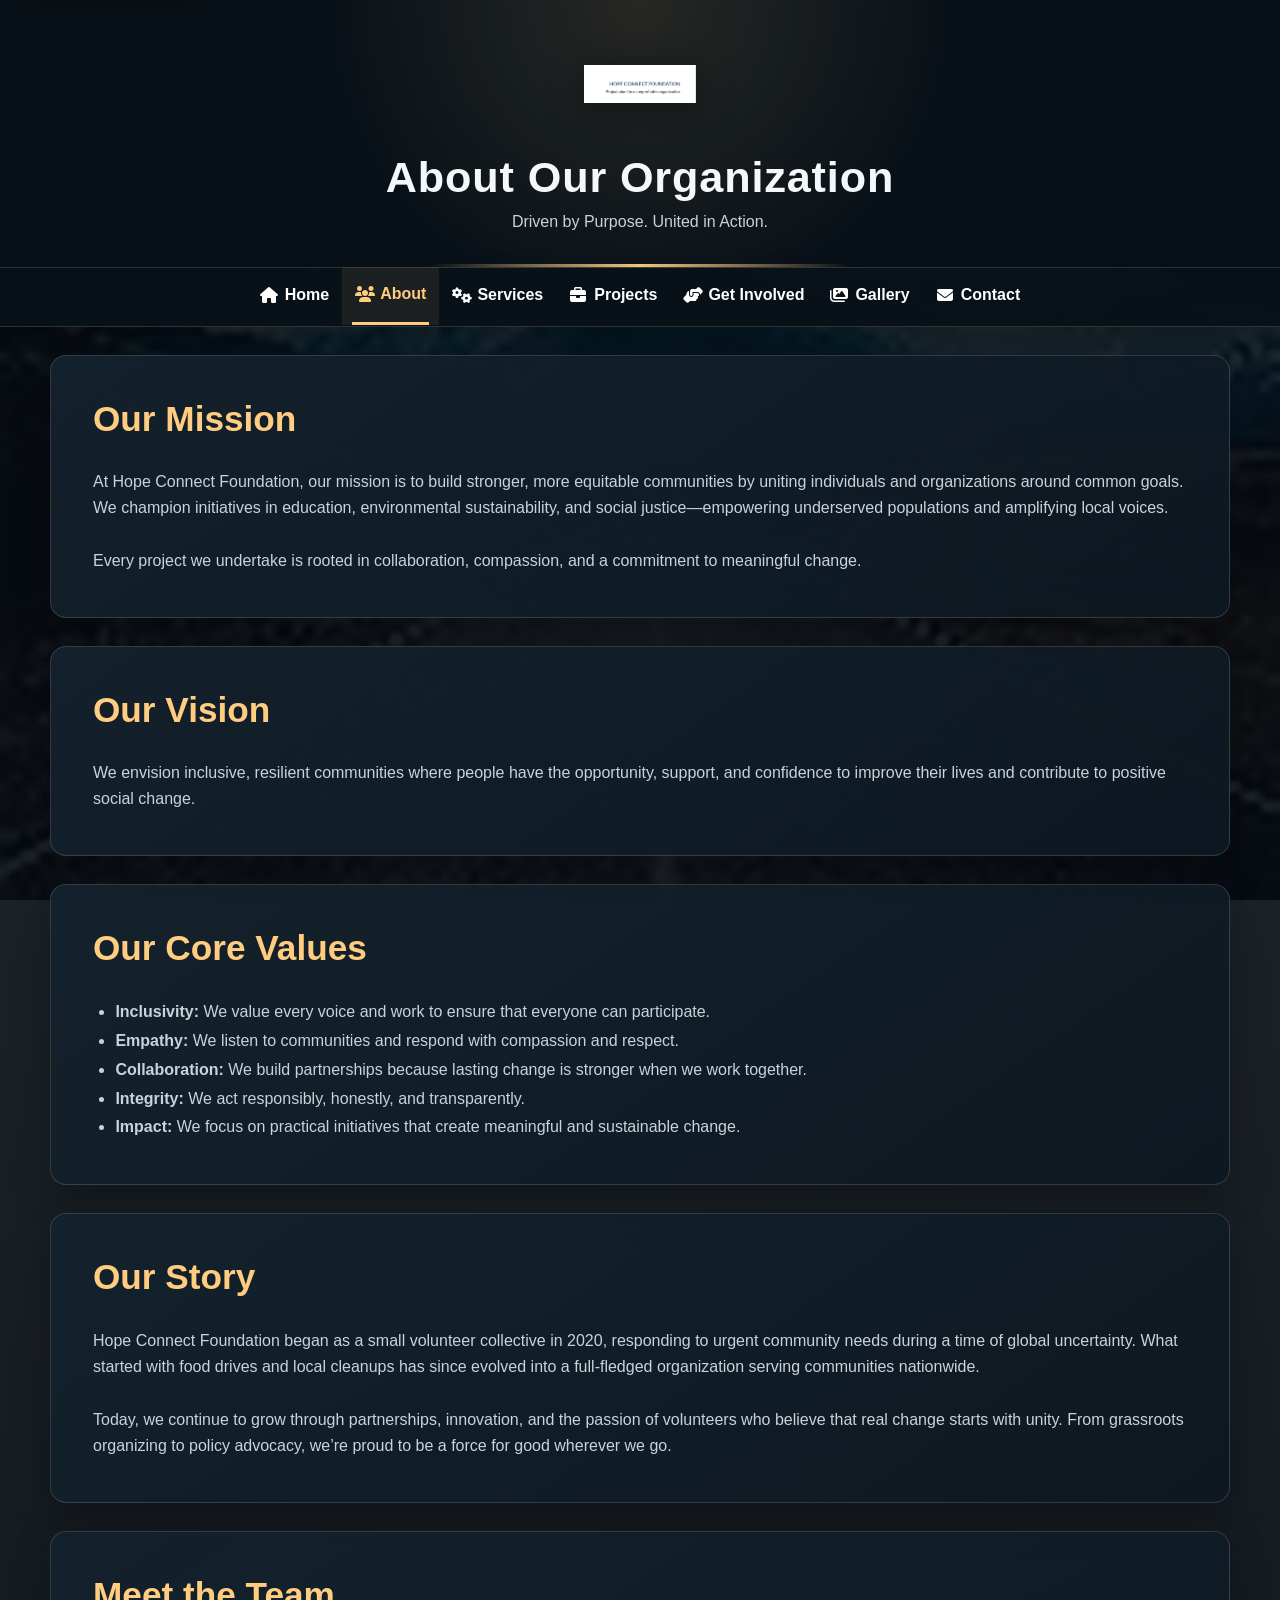
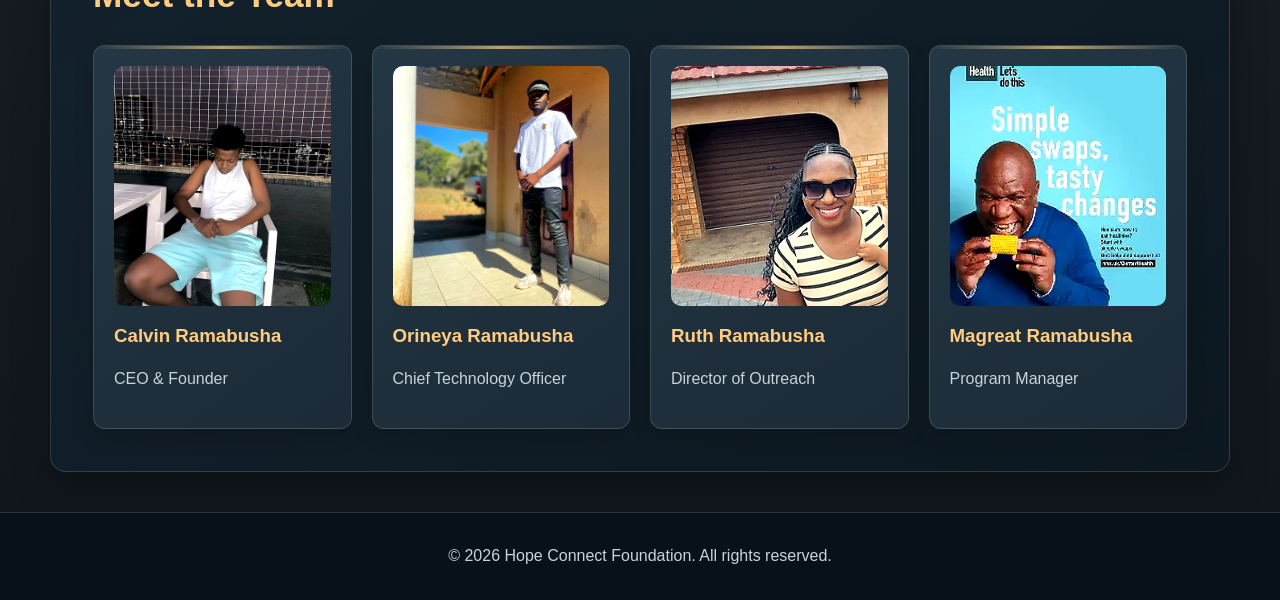
==== about.html @ ca152837 "Add responsive assets and final cleanup This commit adds responsive image variants for the website a" ====
<!DOCTYPE html>
<html lang="en">
<head>
    <meta charset="UTF-8" />
  <meta name="viewport" content="width=device-width, initial-scale=1" />
  <title>About Us - Hope Connect Foundation</title>

  <!--
    This section presents the organisation's mission.
    It uses semantic HTML5 <section> and <h2> elements
    to improve structure, readability and accessibility.
-->
  <!-- Font Awesome for icons -->
  <link rel="stylesheet" href="https://cdnjs.cloudflare.com/ajax/libs/font-awesome/6.5.0/css/all.min.css">
  <link rel="stylesheet" href="css/style.css">
</head>
<body>
  <a class="skip-link" href="#main-content">Skip to main content</a>

  <header>
    <div class="header-content">
      <img src="images/logo.png" alt="HopeConnect Foundation Logo" srcset="images/responsive/logo-480.png 480w, images/responsive/logo-960.png 960w" sizes="(max-width: 767px) 100vw, (max-width: 1023px) 90vw, 1200px">
      <div>
        <h1>About Our Organization</h1>
        <p>Driven by Purpose. United in Action.</p>
      </div>
    </div>
  </header>

  <nav class="site-nav" aria-label="Main navigation">
  <div class="nav-inner">
    <a href="index.html" data-page="index.html"><i class="fas fa-home"></i><span>Home</span></a>
    <a href="about.html" data-page="about.html"><i class="fas fa-users"></i><span>About</span></a>
    <a href="services.html" data-page="services.html"><i class="fas fa-cogs"></i><span>Services</span></a>
    <a href="projects.html" data-page="projects.html"><i class="fas fa-briefcase"></i><span>Projects</span></a>
    <a href="get-involved.html" data-page="get-involved.html"><i class="fas fa-hands-helping"></i><span>Get Involved</span></a>
    <a href="gallery.html" data-page="gallery.html"><i class="fas fa-images"></i><span>Gallery</span></a>
    <a href="contact.html" data-page="contact.html"><i class="fas fa-envelope"></i><span>Contact</span></a>
  </div>
</nav>

  <main id="main-content">

  <section class="section">
    <h2>Our Mission</h2>
    <p>
      At Hope Connect Foundation, our mission is to build stronger, more equitable communities by uniting individuals and organizations around common goals. We champion initiatives in education, environmental sustainability, and social justice—empowering underserved populations and amplifying local voices.
      <br><br>
      Every project we undertake is rooted in collaboration, compassion, and a commitment to meaningful change.
    </p>
  </section>

  <section class="section">
    <h2>Our Vision</h2>
    <p>
      We envision inclusive, resilient communities where people have the opportunity, support, and confidence to improve their lives and contribute to positive social change.
    </p>
  </section>

  <section class="section">
    <h2>Our Core Values</h2>
    <ul>
      <li><strong>Inclusivity:</strong> We value every voice and work to ensure that everyone can participate.</li>
      <li><strong>Empathy:</strong> We listen to communities and respond with compassion and respect.</li>
      <li><strong>Collaboration:</strong> We build partnerships because lasting change is stronger when we work together.</li>
      <li><strong>Integrity:</strong> We act responsibly, honestly, and transparently.</li>
      <li><strong>Impact:</strong> We focus on practical initiatives that create meaningful and sustainable change.</li>
    </ul>
  </section>

  <section class="section">
    <h2>Our Story</h2>
    <p>
      Hope Connect Foundation began as a small volunteer collective in 2020, responding to urgent community needs during a time of global uncertainty. What started with food drives and local cleanups has since evolved into a full-fledged organization serving communities nationwide.
      <br><br>
      Today, we continue to grow through partnerships, innovation, and the passion of volunteers who believe that real change starts with unity. From grassroots organizing to policy advocacy, we’re proud to be a force for good wherever we go.
    </p>
  </section>

  <section class="section">
    <h2>Meet the Team</h2>
    <div class="team">
      <div class="member">
        <img src="images/pic2.jpg" alt="Calvin Ramabusha - CEO & Founder" srcset="images/responsive/pic2-480.jpg 480w, images/responsive/pic2-960.jpg 960w" sizes="(max-width: 767px) 100vw, (max-width: 1023px) 90vw, 1200px">
        <h3>Calvin Ramabusha</h3>
        <p>CEO & Founder</p>
      </div>
      <div class="member">
        <img src="images/pic.jpg" alt="Orineya Ramabusha - CTO" srcset="images/responsive/pic-480.jpg 480w, images/responsive/pic-960.jpg 960w" sizes="(max-width: 767px) 100vw, (max-width: 1023px) 90vw, 1200px">
        <h3>Orineya Ramabusha</h3>
        <p>Chief Technology Officer</p>
      </div>
      <div class="member">
        <img src="images/pic3.jpg" alt="Ruth Ramabusha - Outreach Director">
        <h3>Ruth Ramabusha</h3>
        <p>Director of Outreach</p>
      </div>
      <div class="member">
        <img src="images/hul.webp" alt="Magreat Ramabusha - Program Manager" srcset="images/responsive/hul-480.webp 480w, images/responsive/hul-960.webp 960w" sizes="(max-width: 767px) 100vw, (max-width: 1023px) 90vw, 1200px">
        <h3>Magreat Ramabusha</h3>
        <p>Program Manager</p>
      </div>
    </div>
  </section>

  
  </main>

  <footer>
    <p>&copy; 2026 Hope Connect Foundation. All rights reserved.</p>
  </footer>
  <script src="js/script.js"></script>
</body>
</html>
---- css/style.css ----
/* =========================================================
   HOPE CONNECT FOUNDATION
   WEDE5020 Part 2: CSS Styling and Responsive Design
   Shared external stylesheet
   ========================================================= */

:root {
  --bg: #0b141b;
  --surface: #111d27;
  --surface-2: #1b2a36;
  --surface-3: #243744;
  --text: #f5f8fa;
  --muted: #c8d3da;
  --accent: #ffcc80;
  --accent-light: #ffe3b3;
  --accent-dark: #d99b4a;
  --success: #8fd3a8;
  --border: rgba(255, 255, 255, .14);
  --border-strong: rgba(255, 204, 128, .42);
  --max: 1180px;
  --radius: 16px;
  --small-radius: 10px;
  --shadow: 0 16px 38px rgba(0, 0, 0, .28);
  --shadow-hover: 0 22px 50px rgba(0, 0, 0, .42);
  --transition: 220ms ease;
}

/* ---------- Base / reset ---------- */
* { box-sizing: border-box; }
html { scroll-behavior: smooth; }
body {
  margin: 0;
  min-height: 100vh;
  font-family: Arial, Helvetica, sans-serif;
  line-height: 1.65;
  color: var(--text);
  background:
    linear-gradient(rgba(6, 12, 18, .88), rgba(6, 12, 18, .96)),
    url("../images/back.webp") center / cover fixed;
}
::selection { background: var(--accent); color: #111; }
img { max-width: 100%; display: block; }
a { color: var(--accent); }
button, input, textarea, select { font: inherit; }

:where(a, button, input, textarea, select):focus-visible {
  outline: 3px solid #fff;
  outline-offset: 3px;
}

/* ---------- Accessibility / skip navigation ---------- */
.skip-link {
  position: fixed; left: 16px; top: -60px; z-index: 2000;
  padding: 10px 16px; border-radius: 8px;
  background: var(--accent); color: #111; font-weight: 800;
  text-decoration: none; box-shadow: var(--shadow);
  transition: top var(--transition);
}
.skip-link:focus { top: 16px; }

/* ---------- Header ---------- */
header {
  position: relative;
  overflow: hidden;
  padding: 28px 20px 32px;
  text-align: center;
  background:
    radial-gradient(circle at 50% 0%, rgba(255, 204, 128, .12), transparent 45%),
    rgba(9, 17, 24, .97);
  border-bottom: 1px solid var(--border);
}
header::after {
  content: "";
  position: absolute;
  left: 50%;
  bottom: 0;
  width: min(420px, 60%);
  height: 3px;
  transform: translateX(-50%);
  background: linear-gradient(90deg, transparent, var(--accent), transparent);
}
.header-content { max-width: var(--max); margin: auto; }
header img {
  width: 112px;
  height: 112px;
  object-fit: contain;
  margin: 0 auto 12px;
  filter: drop-shadow(0 8px 18px rgba(0, 0, 0, .35));
  transition: transform var(--transition), filter var(--transition);
}
header img:hover {
  transform: scale(1.04) rotate(-1deg);
  filter: drop-shadow(0 12px 24px rgba(0, 0, 0, .45));
}
header h1 {
  margin: 0 0 5px;
  font-size: clamp(1.7rem, 4vw, 2.7rem);
  letter-spacing: .02em;
}
header p { margin: 0; color: var(--muted); }

/* ---------- Navigation ---------- */
.site-nav {
  position: sticky;
  top: 0;
  z-index: 1000;
  background: rgba(10, 18, 25, .98);
  border-bottom: 1px solid var(--border);
  box-shadow: 0 5px 18px rgba(0, 0, 0, .18);
  backdrop-filter: blur(12px);
}
.nav-inner {
  max-width: var(--max);
  margin: auto;
  display: flex;
  justify-content: center;
  flex-wrap: wrap;
}
.site-nav a {
  position: relative;
  color: #fff;
  text-decoration: none;
  padding: 14px 13px;
  display: inline-flex;
  align-items: center;
  gap: 7px;
  font-weight: 700;
  border-bottom: 3px solid transparent;
  transition: color var(--transition), background var(--transition), transform var(--transition);
}
.site-nav a::before {
  content: "";
  position: absolute;
  left: 50%;
  right: 50%;
  bottom: -3px;
  height: 3px;
  background: var(--accent);
  transition: left var(--transition), right var(--transition);
}
.site-nav a:hover,
.site-nav a.active {
  color: var(--accent);
  background: rgba(255, 204, 128, .08);
  transform: translateY(-1px);
}
.site-nav a:hover::before,
.site-nav a.active::before { left: 10px; right: 10px; }
.site-nav i { width: 18px; text-align: center; }

/* ---------- Layout sections ---------- */
main { width: 100%; }
.section,
.hero {
  width: min(calc(100% - 32px), var(--max));
  margin: 28px auto;
  padding: clamp(22px, 4vw, 42px);
  background: linear-gradient(145deg, rgba(20, 34, 45, .97), rgba(13, 24, 33, .95));
  border: 1px solid var(--border);
  border-radius: var(--radius);
  box-shadow: var(--shadow);
}
.section + .section { margin-top: 24px; }
.section > :last-child { margin-bottom: 0; }

.hero {
  min-height: 320px;
  display: grid;
  place-items: center;
  text-align: center;
  overflow: hidden;
  background:
    linear-gradient(rgba(0, 0, 0, .48), rgba(0, 0, 0, .76)),
    url("../images/help.jpg") center / cover;
}
.hero h1 { max-width: 850px; font-size: clamp(2rem, 5vw, 3.5rem); margin: 0; }
.hero-home { min-height: 420px; }

h1, h2, h3, h4 { line-height: 1.2; }
h2 { color: var(--accent); font-size: clamp(1.5rem, 3vw, 2.2rem); margin-top: 0; }
h3 { color: var(--accent); }
p, li { color: var(--muted); }
ul { padding-left: 1.4rem; }

.eyebrow {
  display: inline-flex;
  align-items: center;
  gap: 8px;
  margin-bottom: 10px;
  color: var(--accent);
  font-size: .78rem;
  font-weight: 800;
  letter-spacing: .12em;
  text-transform: uppercase;
}
.section-heading {
  display: flex;
  justify-content: space-between;
  align-items: end;
  gap: 24px;
  margin-bottom: 24px;
}
.section-heading h2 { margin-bottom: 0; }
.section-heading > p { max-width: 520px; margin: 0; }

/* ---------- Images ---------- */
.section > img,
.hero-img {
  width: min(100%, 900px);
  margin: 0 auto 24px;
  border-radius: 14px;
  object-fit: cover;
  max-height: 460px;
  border: 1px solid var(--border);
  box-shadow: 0 12px 28px rgba(0, 0, 0, .28);
  filter: brightness(1.05) contrast(1.05) saturate(1.04);
}

/* ---------- Buttons ---------- */
button, .btn, a.btn {
  display: inline-flex;
  align-items: center;
  justify-content: center;
  gap: 8px;
  border: 1px solid transparent;
  border-radius: 9px;
  padding: 12px 20px;
  background: linear-gradient(135deg, var(--accent-light), var(--accent));
  color: #111;
  font-weight: 800;
  text-decoration: none;
  cursor: pointer;
  box-shadow: 0 8px 18px rgba(0, 0, 0, .18);
  transition: transform var(--transition), box-shadow var(--transition), background var(--transition);
}
button:hover, .btn:hover, a.btn:hover {
  transform: translateY(-3px);
  box-shadow: 0 12px 24px rgba(0, 0, 0, .28);
  background: var(--accent-light);
}
button:active, .btn:active, a.btn:active { transform: translateY(0); }

/* ---------- Cards / grids ---------- */
.team, .gallery, .project-images {
  display: grid;
  grid-template-columns: repeat(auto-fit, minmax(220px, 1fr));
  gap: 20px;
}
.member, .project, .service-text, .contact-info, .contact-form {
  background: linear-gradient(145deg, var(--surface-3), var(--surface-2));
  border: 1px solid var(--border);
  border-radius: 12px;
  padding: 20px;
  box-shadow: 0 8px 20px rgba(0, 0, 0, .16);
  transition: transform var(--transition), border-color var(--transition), box-shadow var(--transition);
}
.member:hover, .project:hover, .service-text:hover, .contact-info:hover, .contact-form:hover {
  transform: translateY(-5px);
  border-color: var(--border-strong);
  box-shadow: var(--shadow-hover);
}
.member img {
  width: 100%;
  height: 240px;
  object-fit: cover;
  object-position: center;
  border-radius: 10px;
  margin-bottom: 16px;
  filter: brightness(1.05) contrast(1.05) saturate(1.05);
}
.services-list, .section > ul { line-height: 1.8; }
.services-list li { margin-bottom: 16px; }

/* ---------- Gallery ---------- */
.gallery-intro {
  background:
    linear-gradient(135deg, rgba(22, 38, 49, .96), rgba(12, 24, 33, .94)),
    url("../images/community.jpeg") center / cover;
}
.gallery-stats {
  display: grid;
  grid-template-columns: repeat(3, 1fr);
  gap: 14px;
  margin-top: 26px;
}
.gallery-stats div {
  padding: 16px;
  text-align: center;
  background: rgba(0, 0, 0, .24);
  border: 1px solid var(--border);
  border-radius: 12px;
}
.gallery-stats strong,
.gallery-stats span { display: block; }
.gallery-stats strong { color: var(--accent); font-size: 1.7rem; }
.gallery-stats span { color: var(--muted); font-size: .9rem; }
.gallery-note { font-size: .95rem; }
.gallery-all {
  grid-template-columns: repeat(auto-fill, minmax(220px, 1fr));
  gap: 18px;
}
.gallery figure, .project-images figure {
  margin: 0;
  min-width: 0;
  background: #0b141b;
  border-radius: 12px;
  overflow: hidden;
  border: 1px solid var(--border);
  box-shadow: 0 8px 18px rgba(0, 0, 0, .18);
  transition: transform var(--transition), border-color var(--transition), box-shadow var(--transition);
}
.gallery figure:hover, .project-images figure:hover {
  transform: translateY(-6px);
  border-color: var(--border-strong);
  box-shadow: var(--shadow-hover);
}
.gallery-link {
  display: grid;
  place-items: center;
  height: 240px;
  overflow: hidden;
  background:
    linear-gradient(135deg, rgba(255, 204, 128, .05), rgba(0, 0, 0, .18));
}
.gallery img, .project-images img {
  width: 100%;
  height: 100%;
  object-fit: contain;
  object-position: center;
  padding: 6px;
  filter: brightness(1.08) contrast(1.06) saturate(1.07);
  transition: transform .35s ease, filter .35s ease;
}
.gallery figure:hover img, .project-images figure:hover img {
  transform: scale(1.035);
  filter: brightness(1.14) contrast(1.08) saturate(1.1);
}
.gallery figcaption, .project-images figcaption {
  display: flex;
  align-items: center;
  justify-content: space-between;
  gap: 10px;
  min-height: 62px;
  padding: 12px 14px;
  font-weight: 700;
  color: #fff;
  border-top: 1px solid var(--border);
}
.gallery figcaption span { font-size: .94rem; }
.gallery figcaption small {
  flex: 0 0 auto;
  color: var(--accent);
  font-size: .72rem;
  font-weight: 800;
}

/* ---------- Contact / forms ---------- */
.contact-container {
  display: grid;
  grid-template-columns: 1fr 1.2fr;
  gap: 24px;
}
.contact-info p { margin: 0 0 20px; }
.contact-info i { color: var(--accent); width: 22px; }
.contact-info a { text-decoration: none; }
form { display: grid; gap: 12px; }
label { font-weight: 700; color: #fff; }
input, textarea, select {
  width: 100%;
  padding: 13px 14px;
  border: 1px solid #52606d;
  border-radius: 8px;
  background: #0d151c;
  color: #fff;
  font: inherit;
  transition: border-color var(--transition), box-shadow var(--transition), background var(--transition);
}
input:hover, textarea:hover, select:hover { border-color: #7b8993; }
input:focus, textarea:focus, select:focus {
  border-color: var(--accent);
  box-shadow: 0 0 0 4px rgba(255, 204, 128, .1);
  background: #111d25;
}
textarea { resize: vertical; min-height: 130px; }
::placeholder { color: #8997a0; }
.form-message {
  display: none;
  padding: 12px;
  border-radius: 8px;
  background: rgba(255, 204, 128, .12);
  color: var(--accent-light);
  border: 1px solid var(--border-strong);
}

/* ---------- Lightbox ---------- */
.lightbox {
  position: fixed;
  inset: 0;
  z-index: 2000;
  display: none;
  place-items: center;
  padding: 30px;
  background: rgba(0, 0, 0, .94);
  backdrop-filter: blur(7px);
}
.lightbox.show { display: grid; }
.lightbox-frame {
  width: min(92vw, 1100px);
  margin: 0;
  text-align: center;
}
.lightbox img {
  width: auto;
  max-width: 100%;
  max-height: 78vh;
  margin: auto;
  border-radius: 12px;
  object-fit: contain;
  box-shadow: 0 20px 60px rgba(0, 0, 0, .6);
}
.lightbox-frame figcaption {
  margin-top: 12px;
  color: #fff;
  font-weight: 700;
}
.lightbox-close, .lightbox-control {
  position: absolute;
  z-index: 2;
  width: 48px;
  height: 48px;
  padding: 0;
  border-radius: 50%;
  background: rgba(20, 30, 38, .85);
  color: #fff;
  border: 1px solid var(--border);
  box-shadow: none;
}
.lightbox-close:hover, .lightbox-control:hover {
  background: var(--accent);
  color: #111;
}
.lightbox-close { top: 20px; right: 24px; font-size: 34px; }
.lightbox-control { top: 50%; transform: translateY(-50%); font-size: 24px; }
.lightbox-control.prev { left: 24px; }
.lightbox-control.next { right: 24px; }

/* ---------- Back to top / footer ---------- */
#backToTop {
  position: fixed;
  right: 20px;
  bottom: 20px;
  z-index: 1100;
  width: 46px;
  height: 46px;
  padding: 0;
  border-radius: 50%;
  display: none;
  font-size: 18px;
}
footer {
  text-align: center;
  padding: 30px 20px;
  margin-top: 40px;
  background: #091118;
  border-top: 1px solid var(--border);
}
.footer p, footer p { margin: 0; }

/* ---------- Responsive design ---------- */
/* Explicit tablet breakpoint for the Part 2 responsive-design requirement. */
@media (max-width: 960px) {
  .nav-inner { padding-inline: 8px; }
  .site-nav a { padding-inline: 10px; }
  .section, .hero { width: min(calc(100% - 32px), var(--max)); }
  .team, .gallery, .project-images { gap: 18px; }
}

@media (max-width: 1000px) {
  .gallery-all { grid-template-columns: repeat(3, minmax(0, 1fr)); }
  .gallery-link { height: 230px; }
}

@media (max-width: 800px) {
  body { background-attachment: scroll; }
  .nav-inner { display: grid; grid-template-columns: repeat(2, 1fr); }
  .site-nav a { justify-content: center; padding: 12px 8px; }
  .contact-container { grid-template-columns: 1fr; }
  .section-heading { align-items: start; flex-direction: column; }
  .gallery-all { grid-template-columns: repeat(2, minmax(0, 1fr)); }
  .gallery-link { height: 230px; }
}

@media (max-width: 560px) {
  header { padding: 22px 15px 26px; }
  header img { width: 90px; height: 90px; }
  .section, .hero { width: min(calc(100% - 20px), var(--max)); margin: 16px auto; padding: 20px; }
  .nav-inner { grid-template-columns: 1fr 1fr; }
  .site-nav a { gap: 5px; font-size: .88rem; }
  .site-nav a span { font-size: .84rem; }
  .hero { min-height: 280px; }
  .hero-home { min-height: 330px; }
  .team, .gallery, .project-images { grid-template-columns: 1fr; }
  .gallery-all { grid-template-columns: 1fr; }
  .gallery-link { height: 270px; }
  .gallery-stats { grid-template-columns: 1fr; }
  .gallery figcaption { min-height: auto; }
  .lightbox { padding: 18px; }
  .lightbox img { max-height: 72vh; }
  .lightbox-control.prev { left: 10px; }
  .lightbox-control.next { right: 10px; }
  .lightbox-close { top: 10px; right: 10px; }
}

/* ---------- Motion accessibility ---------- */
@media (prefers-reduced-motion: reduce) {
  html { scroll-behavior: auto; }
  *, *::before, *::after {
    animation-duration: .01ms !important;
    animation-iteration-count: 1 !important;
    transition-duration: .01ms !important;
    scroll-behavior: auto !important;
  }
}

/* ---------- Print styling ---------- */
@media print {
  body { background: #fff; color: #111; }
  .site-nav, #backToTop, .lightbox, button { display: none !important; }
  .section, .hero, .member, .project, .service-text, .contact-info, .contact-form {
    color: #111;
    background: #fff;
    box-shadow: none;
    border: 1px solid #ccc;
  }
  p, li { color: #333; }
  h2, h3 { color: #111; }
  .gallery-link { height: auto; }
  .gallery img { object-fit: contain; }
}


/* =========================================================
   PART 2 ENHANCEMENT LAYER
   Visual polish, image clarity, responsive spacing and
   accessible interaction states.
   ========================================================= */

/* Improve text rendering and prevent accidental horizontal overflow */
html {
  text-rendering: optimizeLegibility;
  -webkit-font-smoothing: antialiased;
}
body {
  overflow-x: hidden;
}

/* Sharper, more consistent image presentation */
img {
  image-rendering: auto;
  backface-visibility: hidden;
}
.section > img,
.hero-img,
.member img,
.gallery img,
.project-images img {
  -webkit-backface-visibility: hidden;
  transform: translateZ(0);
}

/* Give important content images a controlled frame */
.section > img:not(.logo),
.hero-img {
  min-height: 220px;
}

/* Stronger visual hierarchy for cards */
.member, .project, .service-text, .contact-info, .contact-form {
  position: relative;
  overflow: hidden;
}
.member::before, .project::before, .service-text::before,
.contact-info::before, .contact-form::before {
  content: "";
  position: absolute;
  inset: 0 0 auto;
  height: 3px;
  background: linear-gradient(90deg, transparent, var(--accent), transparent);
  opacity: .7;
}

/* Better project/service image frames */
.project img,
.service-text img {
  width: 100%;
  max-height: 260px;
  object-fit: cover;
  border-radius: 10px;
  margin-bottom: 16px;
  border: 1px solid var(--border);
  filter: brightness(1.04) contrast(1.04) saturate(1.04);
}

/* Gallery cards stay crisp without stretching portrait images */
.gallery-link {
  aspect-ratio: 4 / 3;
  height: auto;
  min-height: 190px;
}
.gallery img,
.project-images img {
  object-fit: cover;
  padding: 0;
}

/* Preserve portrait detail in tall gallery items */
.gallery figure[data-orientation="portrait"] .gallery-link,
.project-images figure[data-orientation="portrait"] .gallery-link {
  aspect-ratio: 3 / 4;
}
.gallery figure[data-orientation="portrait"] img,
.project-images figure[data-orientation="portrait"] img {
  object-fit: cover;
}

/* Cleaner section headings */
.section-heading {
  position: relative;
}
.section-heading::after {
  content: "";
  width: 64px;
  height: 3px;
  display: block;
  background: var(--accent);
  border-radius: 3px;
  position: absolute;
  left: 0;
  bottom: -12px;
}
.section-heading > p {
  margin-bottom: 0;
}

/* Improve link/button feedback */
a:not(.btn) {
  transition: color var(--transition), opacity var(--transition);
}
a:not(.btn):hover {
  opacity: .88;
}
.btn,
button {
  min-height: 44px;
}

/* More comfortable form controls */
input, textarea, select {
  min-height: 46px;
}
textarea {
  min-height: 150px;
}

/* Lightbox image clarity and framing */
.lightbox img {
  border: 1px solid rgba(255,255,255,.12);
  image-rendering: auto;
}

/* Responsive improvements */
@media (max-width: 900px) {
  .section-heading {
    padding-bottom: 8px;
  }
  .team, .gallery, .project-images {
    gap: 16px;
  }
  .member, .project, .service-text, .contact-info, .contact-form {
    padding: 17px;
  }
}

@media (max-width: 560px) {
  .section > img,
  .hero-img {
    min-height: 160px;
    max-height: 360px;
  }
  .gallery-link {
    aspect-ratio: 4 / 3;
    min-height: 220px;
  }
  .section-heading::after {
    bottom: -8px;
  }
}

/* Keyboard users receive a clear interaction state */
.gallery-link:focus-visible,
.btn:focus-visible,
.site-nav a:focus-visible {
  outline: 3px solid #fff;
  outline-offset: 3px;
}

/* Respect reduced-motion preferences */
@media (prefers-reduced-motion: reduce) {
  .gallery img,
  .project-images img {
    transition: none;
  }
}

/* Consistent service/list cards and form presentation. */
main > ul {
  width: min(calc(100% - 32px), var(--max));
  margin: 22px auto; padding: 0; list-style: none;
}
main > ul > li {
  display: flex; align-items: flex-start; gap: 14px;
  padding: 18px; margin-bottom: 14px;
  border: 1px solid var(--border); border-radius: var(--radius);
  background: linear-gradient(135deg, rgba(27,42,54,.96), rgba(17,29,39,.96));
  box-shadow: var(--shadow);
  transition: transform var(--transition), border-color var(--transition), box-shadow var(--transition);
}
main > ul > li:hover { transform: translateY(-3px); border-color: var(--border-strong); box-shadow: var(--shadow-hover); }
main > ul > li > i {
  flex: 0 0 34px; width: 34px; height: 34px; display: grid; place-items: center;
  color: #111; background: var(--accent); border-radius: 50%; margin-top: 2px;
}
main > ul > li .service-text { flex: 1; margin: 0; }
main > ul > li .service-text strong { display: block; margin-bottom: 5px; color: #fff; font-size: 1.08rem; }
form {
  padding: 20px; border: 1px solid var(--border); border-radius: var(--radius);
  background: linear-gradient(135deg, rgba(27,42,54,.96), rgba(17,29,39,.96));
  box-shadow: var(--shadow);
}
@media (max-width: 560px) {
  main > ul > li { padding: 15px; gap: 10px; }
}
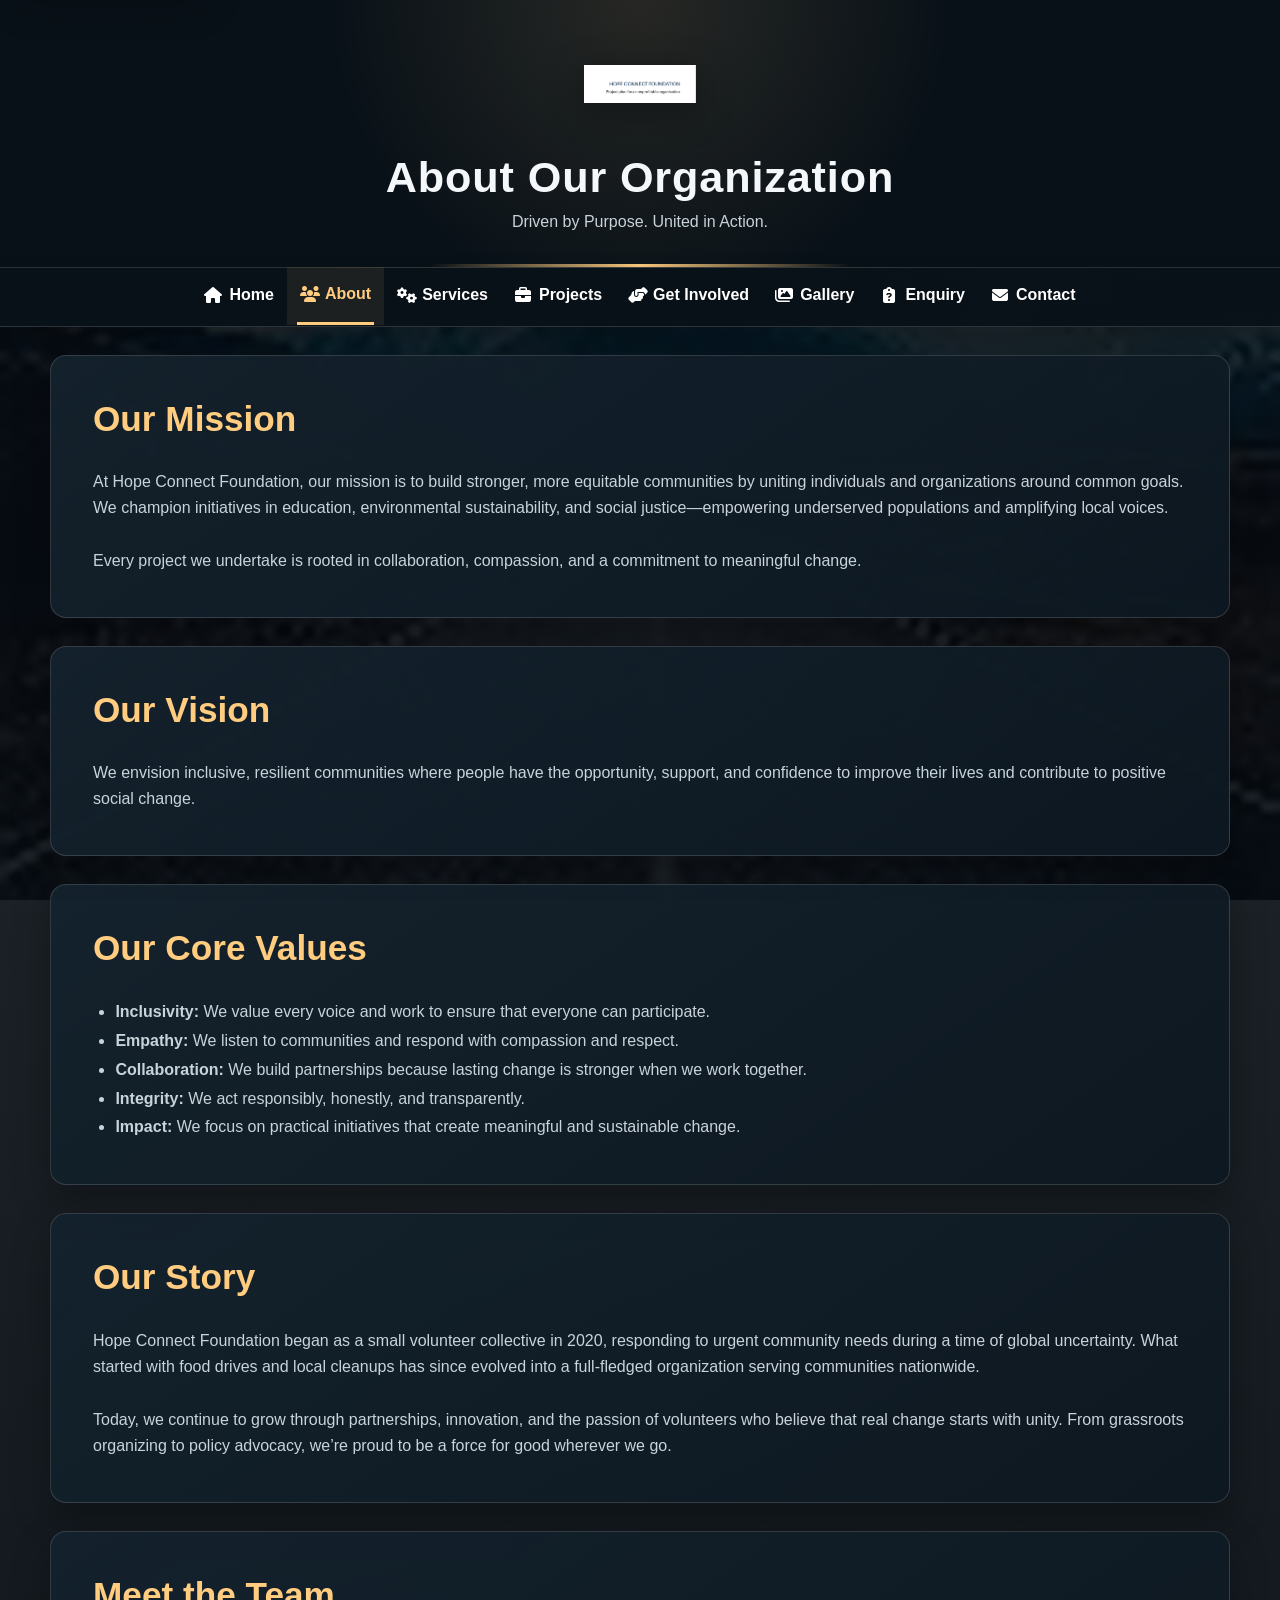
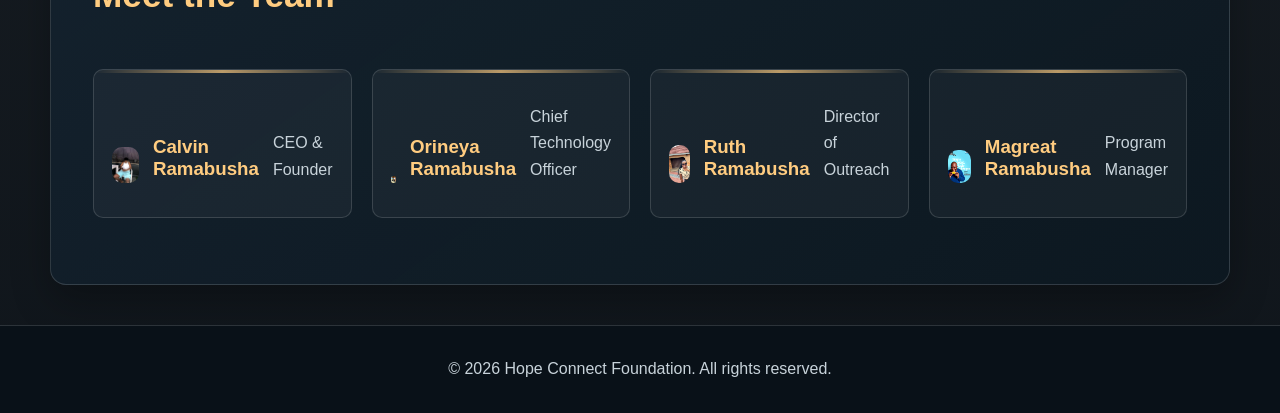
==== commit 8869d6a4: "Part 3: Add dynamic content, forms, and SEO Implement Part 3 features for Hope Connect Foundation:  " ====
--- a/about.html
+++ b/about.html
@@ -3,7 +3,11 @@
 <head>
     <meta charset="UTF-8" />
   <meta name="viewport" content="width=device-width, initial-scale=1" />
-  <title>About Us - Hope Connect Foundation</title>
+  <title>About Hope Connect Foundation | Our Mission and Values</title>
+  <meta name="description" content="Learn about Hope Connect Foundation, our mission, vision and values, and how we work with communities to create practical social and environmental change.">
+  <meta name="keywords" content="Hope Connect Foundation, community development, social impact, South Africa, community organisation">
+  <meta name="author" content="Hope Connect Foundation">
+  <meta name="theme-color" content="#0b141b">
 
   <!--
     This section presents the organisation's mission.
@@ -35,6 +39,7 @@
     <a href="projects.html" data-page="projects.html"><i class="fas fa-briefcase"></i><span>Projects</span></a>
     <a href="get-involved.html" data-page="get-involved.html"><i class="fas fa-hands-helping"></i><span>Get Involved</span></a>
     <a href="gallery.html" data-page="gallery.html"><i class="fas fa-images"></i><span>Gallery</span></a>
+    <a href="enquiry.html" data-page="enquiry.html"><i class="fas fa-clipboard-question"></i><span>Enquiry</span></a>
     <a href="contact.html" data-page="contact.html"><i class="fas fa-envelope"></i><span>Contact</span></a>
   </div>
 </nav>
--- a/css/style.css
+++ b/css/style.css
@@ -246,7 +246,67 @@
   grid-template-columns: repeat(auto-fit, minmax(220px, 1fr));
   gap: 20px;
 }
-.member, .project, .service-text, .contact-info, .contact-form {
+.member, .project, .service-text, .contact-info, .contact-
+/* ---------- Part 3 dynamic content and form tools ---------- */
+.content-tools {
+  display: grid;
+  grid-template-columns: 1.5fr 1fr 1fr;
+  gap: 14px;
+  align-items: end;
+  margin: 24px 0;
+  padding: 18px;
+  background: rgba(255,255,255,.04);
+  border: 1px solid var(--border);
+  border-radius: var(--small-radius);
+}
+.content-tools label { margin-bottom: -6px; }
+.dynamic-grid {
+  display: grid;
+  grid-template-columns: repeat(auto-fit, minmax(230px, 1fr));
+  gap: 20px;
+}
+.dynamic-card {
+  padding: 22px;
+  border: 1px solid var(--border);
+  border-radius: 14px;
+  background: linear-gradient(145deg, var(--surface-3), var(--surface-2));
+  box-shadow: 0 8px 20px rgba(0,0,0,.16);
+  transition: transform var(--transition), border-color var(--transition), box-shadow var(--transition);
+}
+.dynamic-card:hover { transform: translateY(-4px); border-color: var(--border-strong); box-shadow: var(--shadow-hover); }
+.dynamic-card > i { font-size: 1.7rem; color: var(--accent); margin-bottom: 12px; }
+.dynamic-card h3 { margin: 0 0 8px; }
+.service-tag {
+  display: inline-block;
+  padding: 4px 9px;
+  border-radius: 999px;
+  background: rgba(255,204,128,.12);
+  color: var(--accent-light);
+  font-size: .82rem;
+  text-transform: capitalize;
+  margin-bottom: 10px;
+}
+.results-status, .empty-state { margin: 12px 0; }
+.form-grid {
+  display: grid;
+  grid-template-columns: repeat(2, minmax(0, 1fr));
+  gap: 16px;
+}
+.form-grid > div { display: flex; flex-direction: column; }
+.form-message.success {
+  display: block;
+  background: rgba(143,211,168,.12);
+  color: var(--success);
+  border-color: rgba(143,211,168,.4);
+}
+.form-message.error {
+  display: block;
+  background: rgba(255,100,100,.10);
+  color: #ffd0d0;
+  border-color: rgba(255,100,100,.35);
+}
+
+form {
   background: linear-gradient(145deg, var(--surface-3), var(--surface-2));
   border: 1px solid var(--border);
   border-radius: 12px;
@@ -261,8 +321,9 @@
 }
 .member img {
   width: 100%;
-  height: 240px;
-  object-fit: cover;
+  height: auto;
+  max-height: none;
+  object-fit: contain;
   object-position: center;
   border-radius: 10px;
   margin-bottom: 16px;
@@ -467,12 +528,32 @@
 .footer p, footer p { margin: 0; }
 
 /* ---------- Responsive design ---------- */
+/* Explicit Part 2 breakpoints: mobile, tablet and desktop. */
+@media (min-width: 1024px) {
+  .nav-inner { max-width: var(--max); }
+}
+
+@media (min-width: 768px) and (max-width: 1023px) {
+  .nav-inner { padding-inline: 8px; }
+  .site-nav a { padding-inline: 10px; }
+  .section, .hero { width: min(calc(100% - 32px), var(--max)); }
+}
+
+@media (max-width: 767px) {
+  body { background-attachment: scroll; }
+  .section, .hero { width: min(calc(100% - 20px), var(--max)); }
+  .site-nav a { justify-content: center; }
+  .team, .gallery, .project-images { grid-template-columns: 1fr; }
+}
+
 /* Explicit tablet breakpoint for the Part 2 responsive-design requirement. */
 @media (max-width: 960px) {
   .nav-inner { padding-inline: 8px; }
   .site-nav a { padding-inline: 10px; }
   .section, .hero { width: min(calc(100% - 32px), var(--max)); }
   .team, .gallery, .project-images { gap: 18px; }
+  .section-heading { padding-bottom: 8px; }
+  .member, .project, .service-text, .contact-info, .contact-form { padding: 17px; }
 }
 
 @media (max-width: 1000px) {
@@ -509,6 +590,10 @@
   .lightbox-control.prev { left: 10px; }
   .lightbox-control.next { right: 10px; }
   .lightbox-close { top: 10px; right: 10px; }
+  .section > img, .hero-img { min-height: 160px; max-height: 360px; }
+  .gallery-link { aspect-ratio: 4 / 3; min-height: 220px; }
+  .section-heading::after { bottom: -8px; }
+  main > ul > li { padding: 15px; gap: 10px; }
 }
 
 /* ---------- Motion accessibility ---------- */
@@ -520,6 +605,7 @@
     transition-duration: .01ms !important;
     scroll-behavior: auto !important;
   }
+  .gallery img, .project-images img { transition: none; }
 }
 
 /* ---------- Print styling ---------- */
@@ -668,48 +754,12 @@
   image-rendering: auto;
 }
 
-/* Responsive improvements */
-@media (max-width: 900px) {
-  .section-heading {
-    padding-bottom: 8px;
-  }
-  .team, .gallery, .project-images {
-    gap: 16px;
-  }
-  .member, .project, .service-text, .contact-info, .contact-form {
-    padding: 17px;
-  }
-}
-
-@media (max-width: 560px) {
-  .section > img,
-  .hero-img {
-    min-height: 160px;
-    max-height: 360px;
-  }
-  .gallery-link {
-    aspect-ratio: 4 / 3;
-    min-height: 220px;
-  }
-  .section-heading::after {
-    bottom: -8px;
-  }
-}
-
 /* Keyboard users receive a clear interaction state */
 .gallery-link:focus-visible,
 .btn:focus-visible,
 .site-nav a:focus-visible {
   outline: 3px solid #fff;
   outline-offset: 3px;
-}
-
-/* Respect reduced-motion preferences */
-@media (prefers-reduced-motion: reduce) {
-  .gallery img,
-  .project-images img {
-    transition: none;
-  }
 }
 
 /* Consistent service/list cards and form presentation. */
@@ -737,6 +787,11 @@
   background: linear-gradient(135deg, rgba(27,42,54,.96), rgba(17,29,39,.96));
   box-shadow: var(--shadow);
 }
-@media (max-width: 560px) {
-  main > ul > li { padding: 15px; gap: 10px; }
-}
+
+@media (max-width: 800px) {
+  .content-tools { grid-template-columns: 1fr; }
+  .form-grid { grid-template-columns: 1fr; }
+}
+
+/* Hidden honeypot field used as a basic spam-control measure for static forms. */
+.honeypot { position: absolute !important; left: -10000px !important; width: 1px !important; height: 1px !important; overflow: hidden !important; }
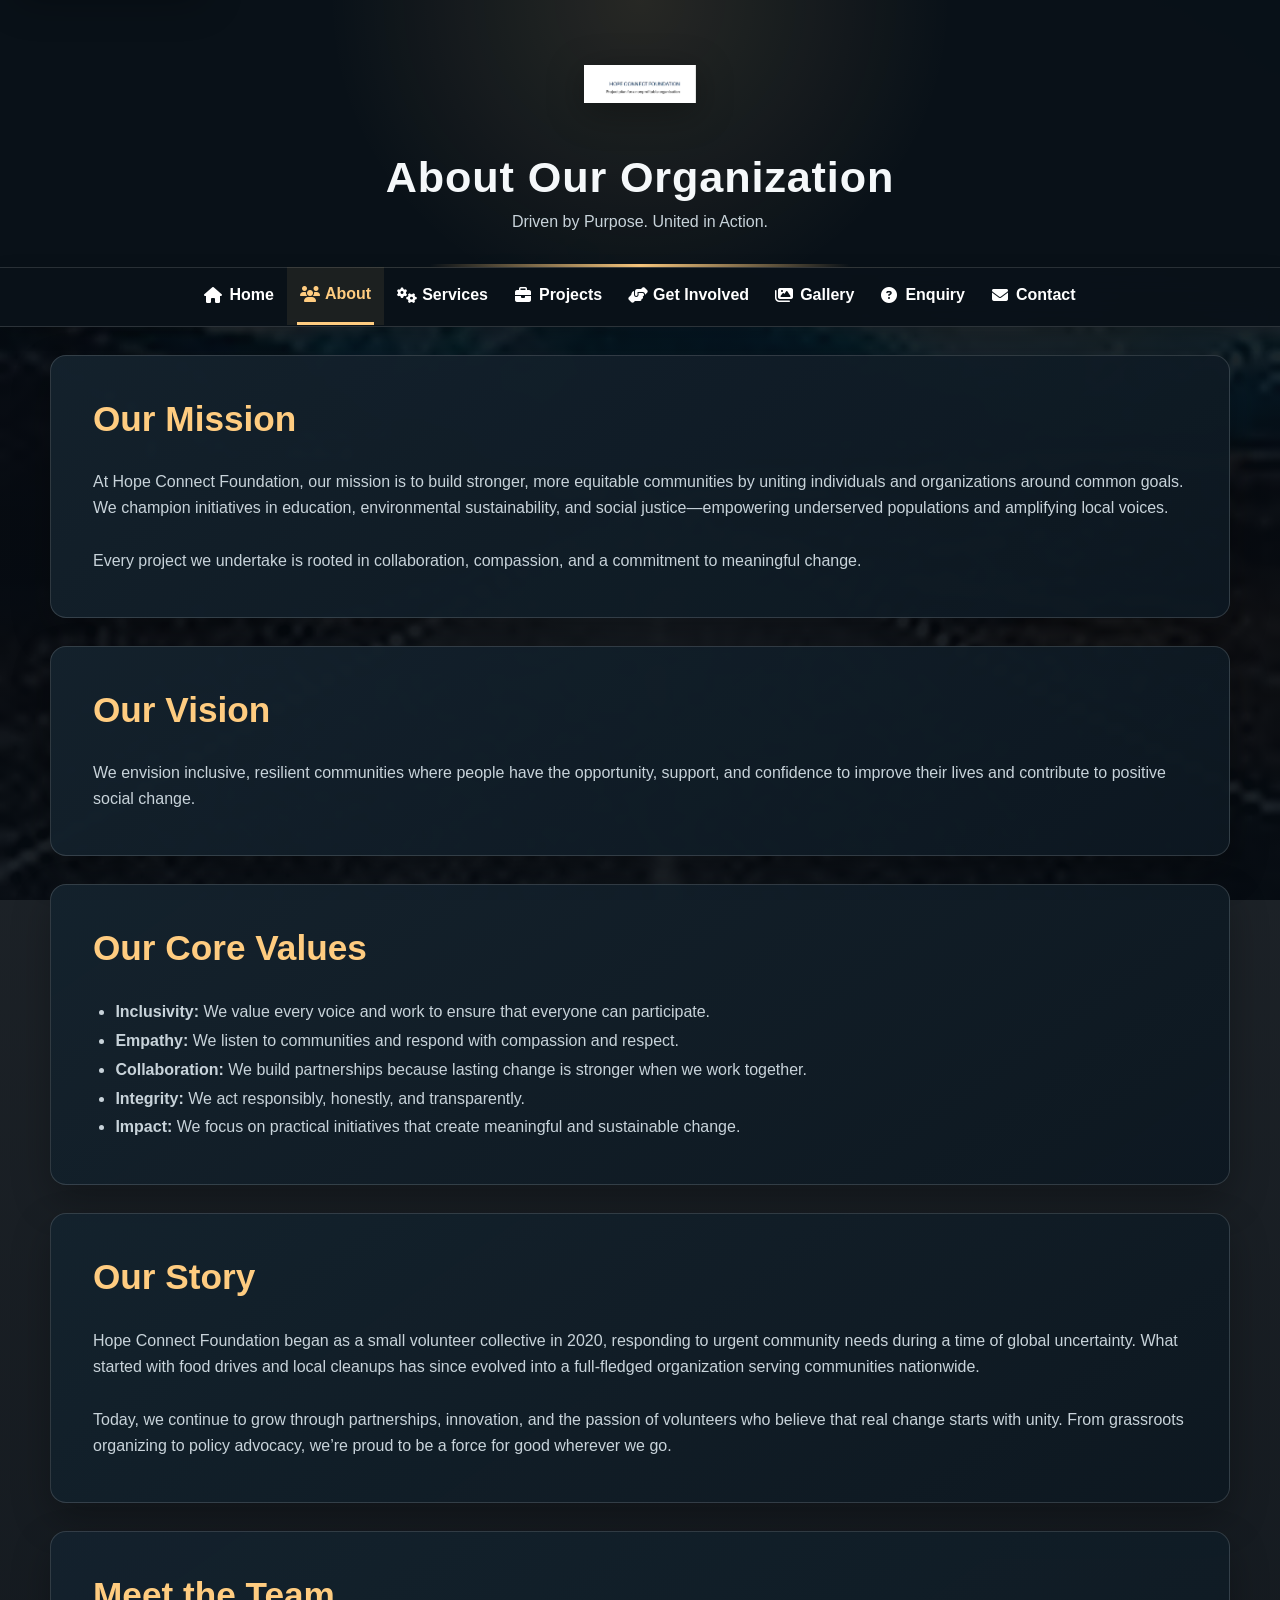
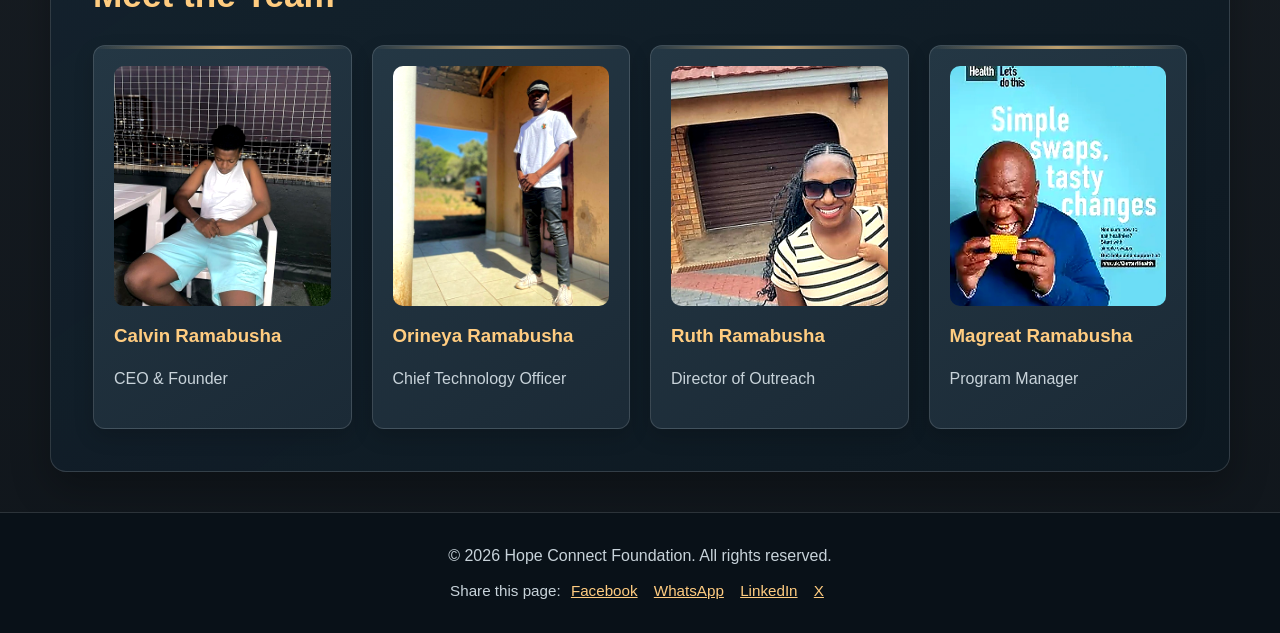
==== commit d156f3ca: "Add Part 3 dynamic site features and validation This commit adds the Part 3 website enhancements: dy" ====
--- a/about.html
+++ b/about.html
@@ -3,11 +3,20 @@
 <head>
     <meta charset="UTF-8" />
   <meta name="viewport" content="width=device-width, initial-scale=1" />
-  <title>About Hope Connect Foundation | Our Mission and Values</title>
-  <meta name="description" content="Learn about Hope Connect Foundation, our mission, vision and values, and how we work with communities to create practical social and environmental change.">
-  <meta name="keywords" content="Hope Connect Foundation, community development, social impact, South Africa, community organisation">
+  <title>About Us | Hope Connect Foundation</title>
+  <meta name="description" content="Meet Hope Connect Foundation: our mission, values and the team behind our community education, environmental and youth programmes in South Africa.">
+  <meta name="keywords" content="about Hope Connect Foundation, NGO mission, community volunteers, South Africa non-profit team">
   <meta name="author" content="Hope Connect Foundation">
+  <meta name="robots" content="index, follow">
   <meta name="theme-color" content="#0b141b">
+  <link rel="canonical" href="https://ramabushac.github.io/st10502254wede5020/about.html">
+  <meta property="og:type" content="website">
+  <meta property="og:site_name" content="Hope Connect Foundation">
+  <meta property="og:locale" content="en_ZA">
+  <meta property="og:title" content="About Us | Hope Connect Foundation">
+  <meta property="og:description" content="Meet Hope Connect Foundation: our mission, values and the team behind our community education, environmental and youth programmes in South Africa.">
+  <meta property="og:url" content="https://ramabushac.github.io/st10502254wede5020/about.html">
+  <meta name="twitter:card" content="summary">
 
   <!--
     This section presents the organisation's mission.
@@ -39,7 +48,7 @@
     <a href="projects.html" data-page="projects.html"><i class="fas fa-briefcase"></i><span>Projects</span></a>
     <a href="get-involved.html" data-page="get-involved.html"><i class="fas fa-hands-helping"></i><span>Get Involved</span></a>
     <a href="gallery.html" data-page="gallery.html"><i class="fas fa-images"></i><span>Gallery</span></a>
-    <a href="enquiry.html" data-page="enquiry.html"><i class="fas fa-clipboard-question"></i><span>Enquiry</span></a>
+    <a href="enquiry.html" data-page="enquiry.html"><i class="fas fa-question-circle"></i><span>Enquiry</span></a>
     <a href="contact.html" data-page="contact.html"><i class="fas fa-envelope"></i><span>Contact</span></a>
   </div>
 </nav>
@@ -113,6 +122,7 @@
 
   <footer>
     <p>&copy; 2026 Hope Connect Foundation. All rights reserved.</p>
+    <p class="share-links">Share this page: <a href="https://www.facebook.com/sharer/sharer.php?u=https%3A%2F%2Framabushac.github.io%2Fst10502254wede5020%2Fabout.html" target="_blank" rel="noopener noreferrer">Facebook</a> <a href="https://wa.me/?text=About%20Us%20%7C%20Hope%20Connect%20Foundation%20https%3A%2F%2Framabushac.github.io%2Fst10502254wede5020%2Fabout.html" target="_blank" rel="noopener noreferrer">WhatsApp</a> <a href="https://www.linkedin.com/sharing/share-offsite/?url=https%3A%2F%2Framabushac.github.io%2Fst10502254wede5020%2Fabout.html" target="_blank" rel="noopener noreferrer">LinkedIn</a> <a href="https://twitter.com/intent/tweet?url=https%3A%2F%2Framabushac.github.io%2Fst10502254wede5020%2Fabout.html&amp;text=About%20Us%20%7C%20Hope%20Connect%20Foundation" target="_blank" rel="noopener noreferrer">X</a></p>
   </footer>
   <script src="js/script.js"></script>
 </body>
--- a/css/style.css
+++ b/css/style.css
@@ -246,67 +246,7 @@
   grid-template-columns: repeat(auto-fit, minmax(220px, 1fr));
   gap: 20px;
 }
-.member, .project, .service-text, .contact-info, .contact-
-/* ---------- Part 3 dynamic content and form tools ---------- */
-.content-tools {
-  display: grid;
-  grid-template-columns: 1.5fr 1fr 1fr;
-  gap: 14px;
-  align-items: end;
-  margin: 24px 0;
-  padding: 18px;
-  background: rgba(255,255,255,.04);
-  border: 1px solid var(--border);
-  border-radius: var(--small-radius);
-}
-.content-tools label { margin-bottom: -6px; }
-.dynamic-grid {
-  display: grid;
-  grid-template-columns: repeat(auto-fit, minmax(230px, 1fr));
-  gap: 20px;
-}
-.dynamic-card {
-  padding: 22px;
-  border: 1px solid var(--border);
-  border-radius: 14px;
-  background: linear-gradient(145deg, var(--surface-3), var(--surface-2));
-  box-shadow: 0 8px 20px rgba(0,0,0,.16);
-  transition: transform var(--transition), border-color var(--transition), box-shadow var(--transition);
-}
-.dynamic-card:hover { transform: translateY(-4px); border-color: var(--border-strong); box-shadow: var(--shadow-hover); }
-.dynamic-card > i { font-size: 1.7rem; color: var(--accent); margin-bottom: 12px; }
-.dynamic-card h3 { margin: 0 0 8px; }
-.service-tag {
-  display: inline-block;
-  padding: 4px 9px;
-  border-radius: 999px;
-  background: rgba(255,204,128,.12);
-  color: var(--accent-light);
-  font-size: .82rem;
-  text-transform: capitalize;
-  margin-bottom: 10px;
-}
-.results-status, .empty-state { margin: 12px 0; }
-.form-grid {
-  display: grid;
-  grid-template-columns: repeat(2, minmax(0, 1fr));
-  gap: 16px;
-}
-.form-grid > div { display: flex; flex-direction: column; }
-.form-message.success {
-  display: block;
-  background: rgba(143,211,168,.12);
-  color: var(--success);
-  border-color: rgba(143,211,168,.4);
-}
-.form-message.error {
-  display: block;
-  background: rgba(255,100,100,.10);
-  color: #ffd0d0;
-  border-color: rgba(255,100,100,.35);
-}
-
-form {
+.member, .project, .service-text, .contact-info, .contact-form {
   background: linear-gradient(145deg, var(--surface-3), var(--surface-2));
   border: 1px solid var(--border);
   border-radius: 12px;
@@ -321,9 +261,8 @@
 }
 .member img {
   width: 100%;
-  height: auto;
-  max-height: none;
-  object-fit: contain;
+  height: 240px;
+  object-fit: cover;
   object-position: center;
   border-radius: 10px;
   margin-bottom: 16px;
@@ -788,10 +727,116 @@
   box-shadow: var(--shadow);
 }
 
+/* =========================================================
+   PART 3 ADDITIONS: dynamic catalogue, form validation,
+   AJAX status messages and hero heading
+   ========================================================= */
+
+/* The hero heading is an h2 on pages that already have the site h1 in the header */
+.hero h2 { max-width: 850px; font-size: clamp(2rem, 5vw, 3.5rem); margin: 0; line-height: 1.2; }
+
+/* ---------- Search, filter and sort controls ---------- */
+.catalog-controls {
+  display: grid;
+  grid-template-columns: 2fr 1fr 1fr auto;
+  gap: 14px;
+  align-items: end;
+  margin: 18px 0 8px;
+}
+.catalog-controls label { display: block; margin-bottom: 6px; }
+.btn-secondary {
+  padding: 13px 18px;
+  border: 1px solid var(--border-strong);
+  border-radius: 8px;
+  background: transparent;
+  color: var(--accent-light);
+  cursor: pointer;
+  transition: background var(--transition), color var(--transition), transform var(--transition);
+}
+.btn-secondary:hover { background: rgba(255, 204, 128, .14); }
+.btn-secondary:active { transform: translateY(1px); }
+.catalog-count { color: var(--muted); margin: 6px 0 14px; font-size: .95rem; }
+.catalog-grid {
+  display: grid;
+  grid-template-columns: repeat(auto-fill, minmax(260px, 1fr));
+  gap: 18px;
+}
+.catalog-card {
+  display: flex;
+  flex-direction: column;
+  gap: 8px;
+  padding: 20px;
+  background: linear-gradient(145deg, var(--surface-3), var(--surface-2));
+  border: 1px solid var(--border);
+  border-radius: 12px;
+  box-shadow: 0 8px 20px rgba(0, 0, 0, .16);
+  transition: transform var(--transition), border-color var(--transition), box-shadow var(--transition);
+}
+.catalog-card:hover, .catalog-card:focus-within {
+  transform: translateY(-5px);
+  border-color: var(--border-strong);
+  box-shadow: var(--shadow-hover);
+}
+.catalog-card h3 { margin: 0; }
+.catalog-card p { margin: 0; }
+.catalog-icon { font-size: 1.6rem; color: var(--accent); }
+.catalog-tag {
+  align-self: flex-start;
+  padding: 2px 10px;
+  border-radius: 999px;
+  background: rgba(255, 204, 128, .14);
+  border: 1px solid var(--border-strong);
+  color: var(--accent-light);
+  font-size: .8rem;
+  font-weight: 700;
+}
+.catalog-meta { color: var(--muted); font-size: .92rem; }
+.catalog-link { margin-top: auto; align-self: flex-start; }
+.catalog-empty { grid-column: 1 / -1; padding: 18px; border: 1px dashed var(--border-strong); border-radius: 10px; color: var(--muted); }
+
+/* ---------- Form validation ---------- */
+.field-error { display: block; min-height: 0; margin-top: -4px; color: #ffb4a8; font-size: .9rem; font-weight: 700; }
+.field-error:empty { display: none; }
+input.is-invalid, select.is-invalid, textarea.is-invalid { border-color: #ff8a7a; box-shadow: 0 0 0 3px rgba(255, 138, 122, .16); }
+input[type="date"] { color-scheme: dark; }
+.char-count { display: block; text-align: right; color: var(--muted); margin-top: -6px; }
+.check-label { display: flex; gap: 10px; align-items: flex-start; font-weight: 400; line-height: 1.4; }
+.check-label input[type="checkbox"] { width: auto; margin-top: 3px; flex: none; }
+.plain-list { list-style: none; padding: 0; margin: 0 0 12px; display: grid; gap: 8px; }
+.plain-list i { color: var(--accent); width: 22px; text-align: center; }
+
+/* Honeypot: hidden from people, left for spam bots to fill in */
+.hp-field { position: absolute; left: -9999px; width: 1px; height: 1px; overflow: hidden; }
+
+/* ---------- Submission status ---------- */
+.form-status { margin-top: 6px; padding: 14px 16px; border-radius: 10px; border: 1px solid var(--border); outline: none; }
+.form-status[hidden] { display: none; }
+.form-status p { margin: 0 0 8px; }
+.form-status p:last-child { margin-bottom: 0; }
+.form-status-success { background: rgba(143, 211, 168, .12); border-color: rgba(143, 211, 168, .5); }
+.form-status-error { background: rgba(255, 138, 122, .12); border-color: rgba(255, 138, 122, .55); }
+.form-status .status-title { font-weight: 700; color: var(--success); }
+.form-status-error p { font-weight: 700; }
+.form-status .status-sub { font-weight: 700; }
+.form-status .status-note { color: var(--accent-light); font-size: .92rem; }
+.form-status details { margin-top: 10px; }
+.form-status pre { white-space: pre-wrap; word-break: break-word; margin: 8px 0 0; padding: 10px; background: #0d151c; border-radius: 8px; font-size: .85rem; }
+button[disabled] { opacity: .65; cursor: progress; }
+
+/* ---------- Part 3 responsive adjustments ---------- */
 @media (max-width: 800px) {
-  .content-tools { grid-template-columns: 1fr; }
-  .form-grid { grid-template-columns: 1fr; }
-}
-
-/* Hidden honeypot field used as a basic spam-control measure for static forms. */
-.honeypot { position: absolute !important; left: -10000px !important; width: 1px !important; height: 1px !important; overflow: hidden !important; }
+  .catalog-controls { grid-template-columns: 1fr 1fr; }
+  .catalog-controls > div:first-child { grid-column: 1 / -1; }
+}
+@media (max-width: 520px) {
+  .catalog-controls { grid-template-columns: 1fr; }
+  .catalog-grid { grid-template-columns: 1fr; }
+}
+@media (prefers-reduced-motion: reduce) {
+  .catalog-card, .btn-secondary { transition: none; }
+  .catalog-card:hover { transform: none; }
+}
+
+/* Share links in the footer (off-page SEO: social sharing) */
+.share-links { margin: 8px 0 0; font-size: .95rem; }
+.share-links a { margin: 0 6px; }
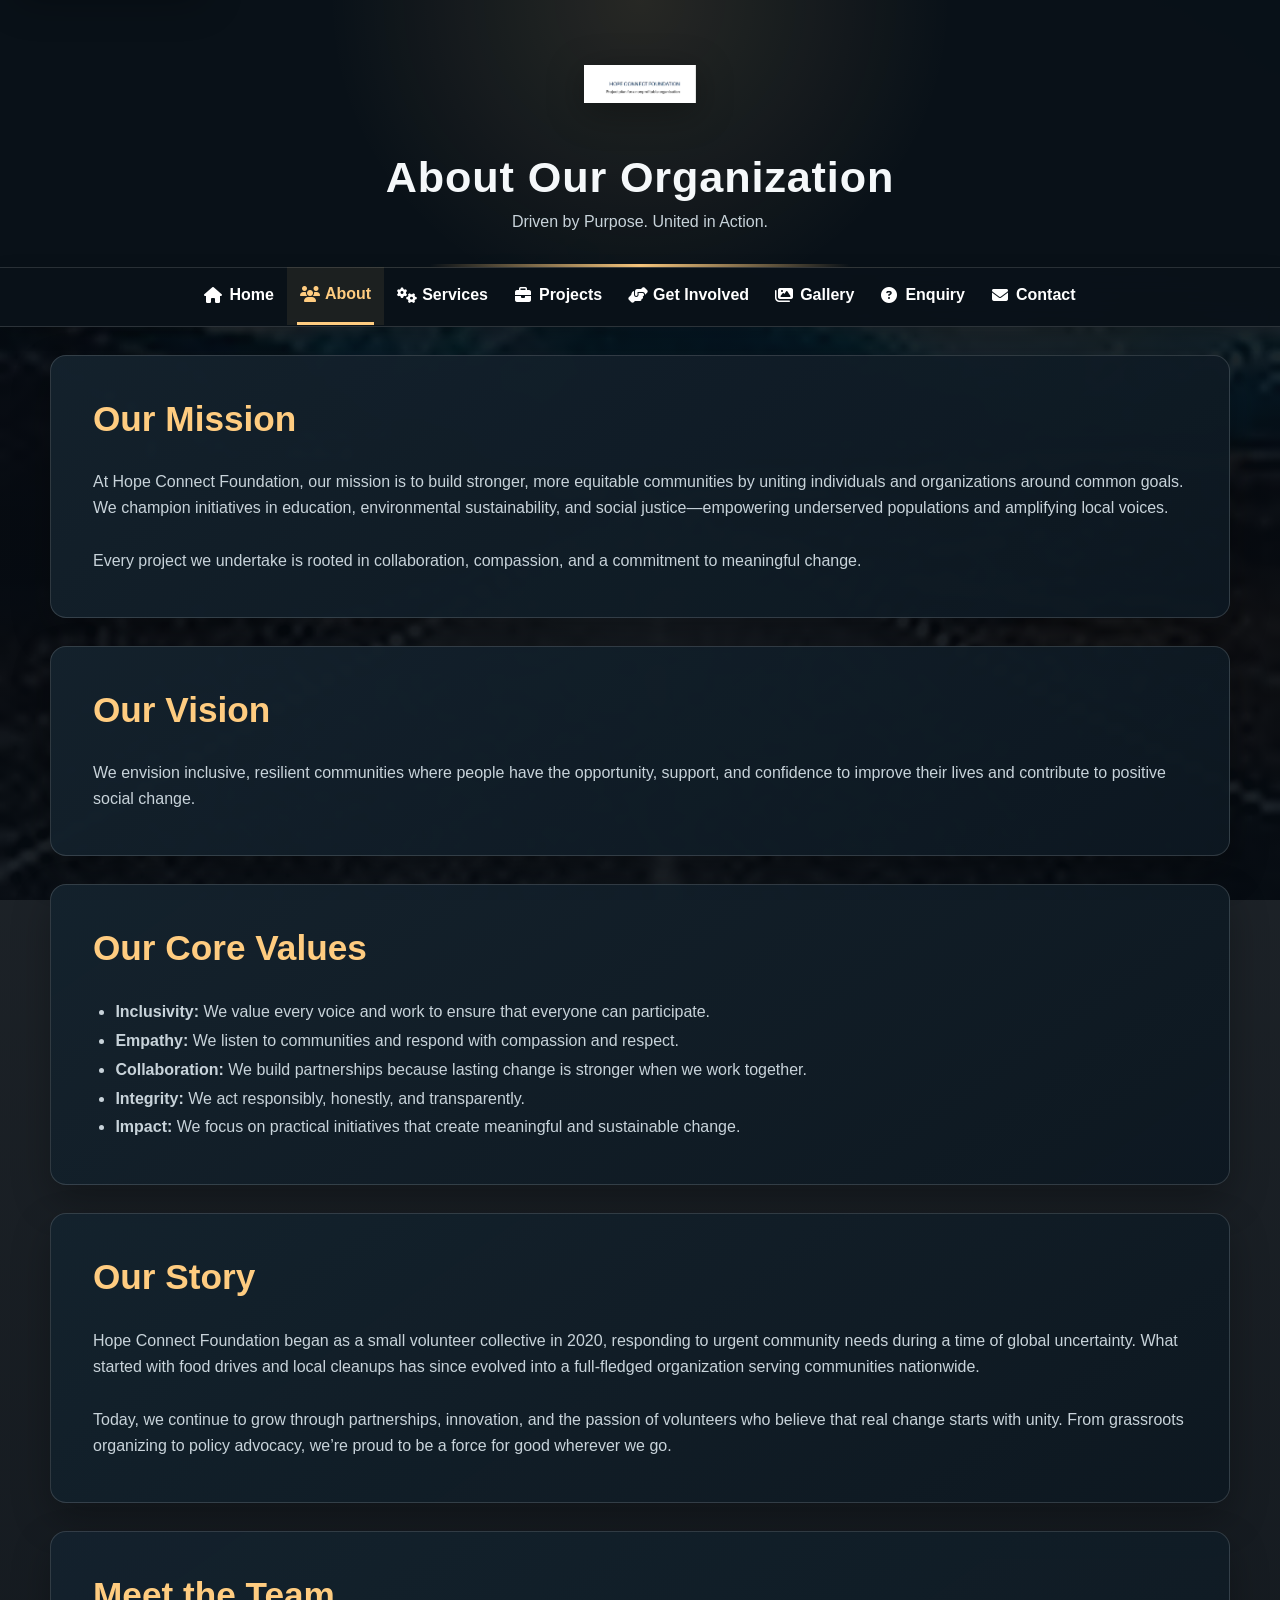
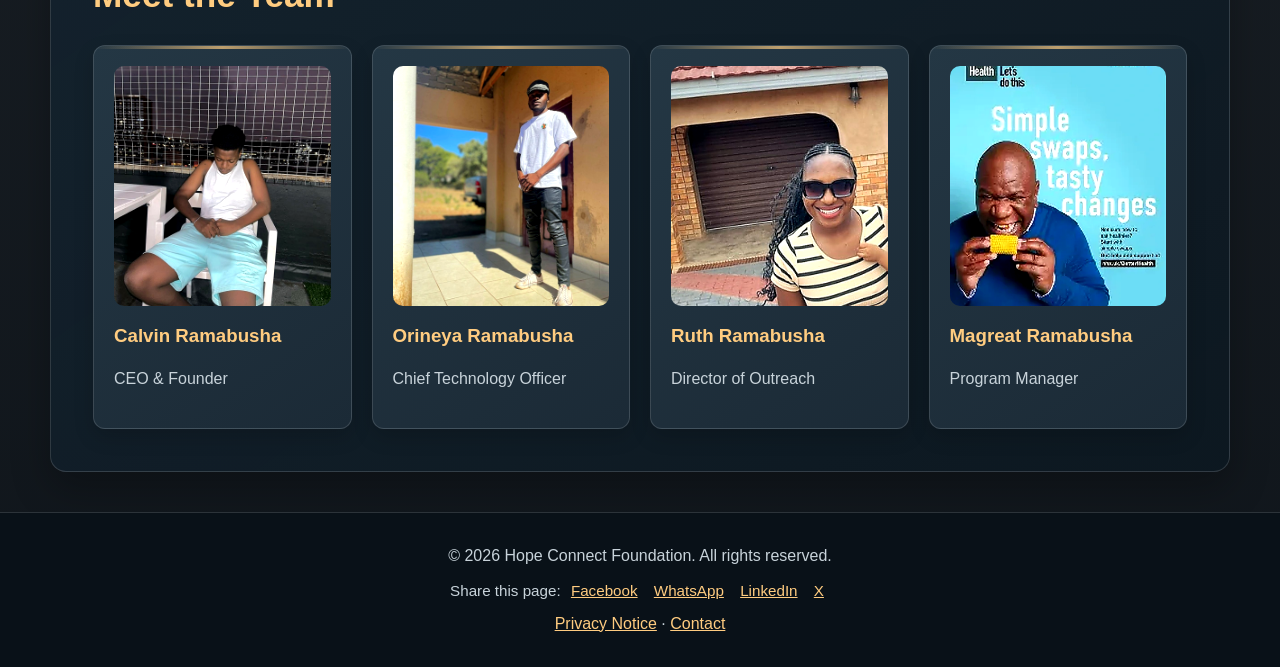
==== commit ad792fe3: "Improve site polish and SEO support Add a custom privacy notice, 404 page, favicon, and footer utili" ====
--- a/about.html
+++ b/about.html
@@ -25,6 +25,7 @@
 -->
   <!-- Font Awesome for icons -->
   <link rel="stylesheet" href="https://cdnjs.cloudflare.com/ajax/libs/font-awesome/6.5.0/css/all.min.css">
+  <link rel="icon" href="favicon.svg" type="image/svg+xml">
   <link rel="stylesheet" href="css/style.css">
 </head>
 <body>
@@ -32,7 +33,7 @@
 
   <header>
     <div class="header-content">
-      <img src="images/logo.png" alt="HopeConnect Foundation Logo" srcset="images/responsive/logo-480.png 480w, images/responsive/logo-960.png 960w" sizes="(max-width: 767px) 100vw, (max-width: 1023px) 90vw, 1200px">
+      <img src="images/hope-connect-title-slide-hope-connect-foundation-project.png" alt="HopeConnect Foundation Logo" srcset="images/responsive/hope-connect-title-slide-hope-connect-foundation-project-480.png 480w, images/responsive/hope-connect-title-slide-hope-connect-foundation-project-960.png 960w" sizes="(max-width: 767px) 100vw, (max-width: 1023px) 90vw, 1200px">
       <div>
         <h1>About Our Organization</h1>
         <p>Driven by Purpose. United in Action.</p>
@@ -95,22 +96,22 @@
     <h2>Meet the Team</h2>
     <div class="team">
       <div class="member">
-        <img src="images/pic2.jpg" alt="Calvin Ramabusha - CEO & Founder" srcset="images/responsive/pic2-480.jpg 480w, images/responsive/pic2-960.jpg 960w" sizes="(max-width: 767px) 100vw, (max-width: 1023px) 90vw, 1200px">
+        <img src="images/hope-connect-young-man-sitting-chair-outdoors.jpg" alt="Calvin Ramabusha - CEO & Founder" srcset="images/responsive/hope-connect-young-man-sitting-chair-outdoors-480.jpg 480w, images/responsive/hope-connect-young-man-sitting-chair-outdoors-960.jpg 960w" sizes="(max-width: 767px) 100vw, (max-width: 1023px) 90vw, 1200px">
         <h3>Calvin Ramabusha</h3>
         <p>CEO & Founder</p>
       </div>
       <div class="member">
-        <img src="images/pic.jpg" alt="Orineya Ramabusha - CTO" srcset="images/responsive/pic-480.jpg 480w, images/responsive/pic-960.jpg 960w" sizes="(max-width: 767px) 100vw, (max-width: 1023px) 90vw, 1200px">
+        <img src="images/hope-connect-young-man-standing-doorway-building.jpg" alt="Orineya Ramabusha - CTO" srcset="images/responsive/hope-connect-young-man-standing-doorway-building-480.jpg 480w, images/responsive/hope-connect-young-man-standing-doorway-building-960.jpg 960w" sizes="(max-width: 767px) 100vw, (max-width: 1023px) 90vw, 1200px">
         <h3>Orineya Ramabusha</h3>
         <p>Chief Technology Officer</p>
       </div>
       <div class="member">
-        <img src="images/pic3.jpg" alt="Ruth Ramabusha - Outreach Director">
+        <img src="images/hope-connect-smiling-woman-sunglasses-outside-house.jpg" alt="Ruth Ramabusha - Outreach Director">
         <h3>Ruth Ramabusha</h3>
         <p>Director of Outreach</p>
       </div>
       <div class="member">
-        <img src="images/hul.webp" alt="Magreat Ramabusha - Program Manager" srcset="images/responsive/hul-480.webp 480w, images/responsive/hul-960.webp 960w" sizes="(max-width: 767px) 100vw, (max-width: 1023px) 90vw, 1200px">
+        <img src="images/hope-connect-health-campaign-poster-slogan-simple-swaps-2.webp" alt="Magreat Ramabusha - Program Manager" srcset="images/responsive/hope-connect-health-campaign-poster-slogan-simple-swaps-2-480.webp 480w, images/responsive/hope-connect-health-campaign-poster-slogan-simple-swaps-2-960.webp 960w" sizes="(max-width: 767px) 100vw, (max-width: 1023px) 90vw, 1200px">
         <h3>Magreat Ramabusha</h3>
         <p>Program Manager</p>
       </div>
@@ -123,6 +124,7 @@
   <footer>
     <p>&copy; 2026 Hope Connect Foundation. All rights reserved.</p>
     <p class="share-links">Share this page: <a href="https://www.facebook.com/sharer/sharer.php?u=https%3A%2F%2Framabushac.github.io%2Fst10502254wede5020%2Fabout.html" target="_blank" rel="noopener noreferrer">Facebook</a> <a href="https://wa.me/?text=About%20Us%20%7C%20Hope%20Connect%20Foundation%20https%3A%2F%2Framabushac.github.io%2Fst10502254wede5020%2Fabout.html" target="_blank" rel="noopener noreferrer">WhatsApp</a> <a href="https://www.linkedin.com/sharing/share-offsite/?url=https%3A%2F%2Framabushac.github.io%2Fst10502254wede5020%2Fabout.html" target="_blank" rel="noopener noreferrer">LinkedIn</a> <a href="https://twitter.com/intent/tweet?url=https%3A%2F%2Framabushac.github.io%2Fst10502254wede5020%2Fabout.html&amp;text=About%20Us%20%7C%20Hope%20Connect%20Foundation" target="_blank" rel="noopener noreferrer">X</a></p>
+      <p class="footer-utility"><a href="privacy.html">Privacy Notice</a> · <a href="contact.html">Contact</a></p>
   </footer>
   <script src="js/script.js"></script>
 </body>
--- a/css/style.css
+++ b/css/style.css
@@ -36,7 +36,7 @@
   color: var(--text);
   background:
     linear-gradient(rgba(6, 12, 18, .88), rgba(6, 12, 18, .96)),
-    url("../images/back.webp") center / cover fixed;
+    url("../images/hope-connect-open-road-leading-towards-snow-capped.webp") center / cover fixed;
 }
 ::selection { background: var(--accent); color: #111; }
 img { max-width: 100%; display: block; }
@@ -171,7 +171,7 @@
   overflow: hidden;
   background:
     linear-gradient(rgba(0, 0, 0, .48), rgba(0, 0, 0, .76)),
-    url("../images/help.jpg") center / cover;
+    url("../images/hope-connect-volunteers-handing-out-food-parcels-outdoor.jpg") center / cover;
 }
 .hero h1 { max-width: 850px; font-size: clamp(2rem, 5vw, 3.5rem); margin: 0; }
 .hero-home { min-height: 420px; }
@@ -275,7 +275,7 @@
 .gallery-intro {
   background:
     linear-gradient(135deg, rgba(22, 38, 49, .96), rgba(12, 24, 33, .94)),
-    url("../images/community.jpeg") center / cover;
+    url("../images/hope-connect-volunteers-blue-shirts-serving-food-outdoor.jpeg") center / cover;
 }
 .gallery-stats {
   display: grid;
@@ -840,3 +840,15 @@
 /* Share links in the footer (off-page SEO: social sharing) */
 .share-links { margin: 8px 0 0; font-size: .95rem; }
 .share-links a { margin: 0 6px; }
+
+/* ---------- Part 3 report improvements ---------- */
+.catalog-loading {
+  grid-column: 1 / -1;
+  padding: 18px;
+  color: var(--muted);
+  border: 1px dashed var(--border-strong);
+  border-radius: 10px;
+}
+.footer-utility { margin-top: 8px !important; }
+.not-found { text-align: center; padding-block: clamp(60px, 12vw, 120px); }
+.not-found-code { font-size: clamp(4rem, 12vw, 8rem); line-height: 1; font-weight: 900; color: var(--accent); margin-bottom: 12px; }
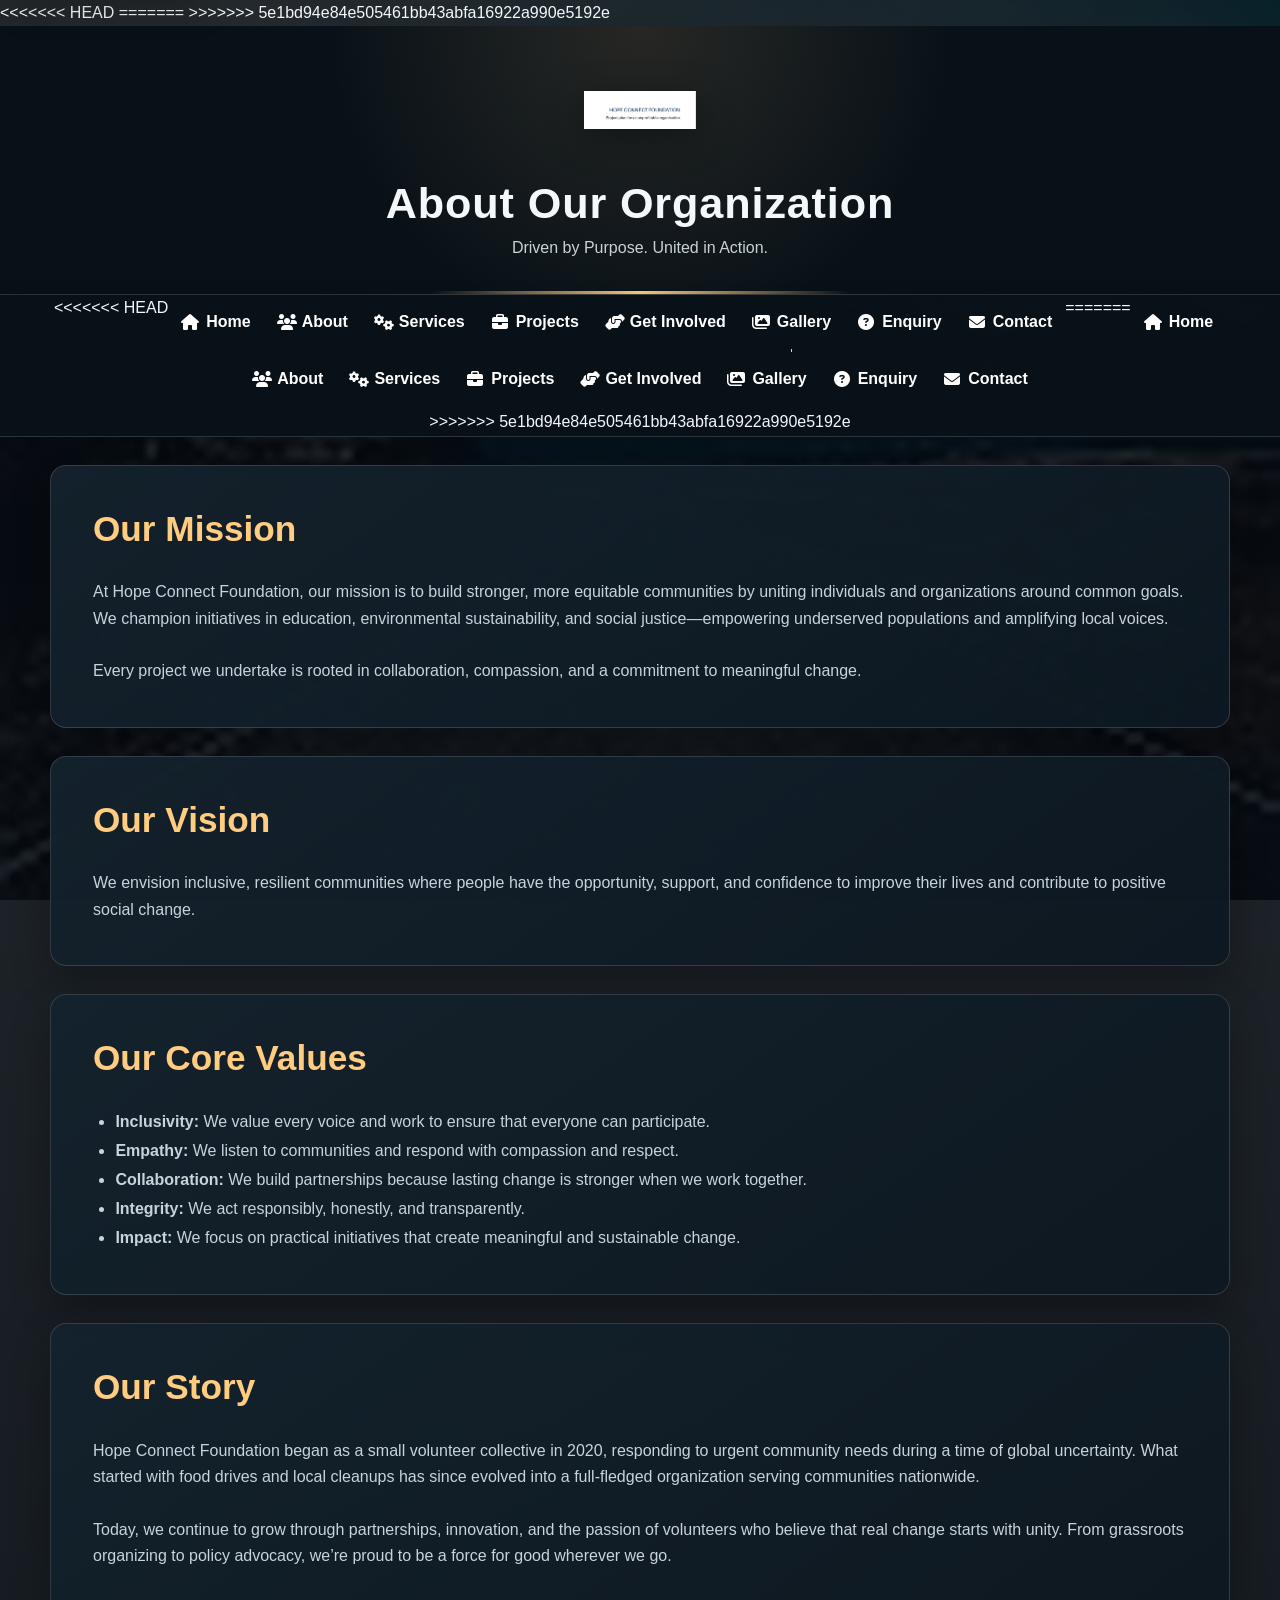
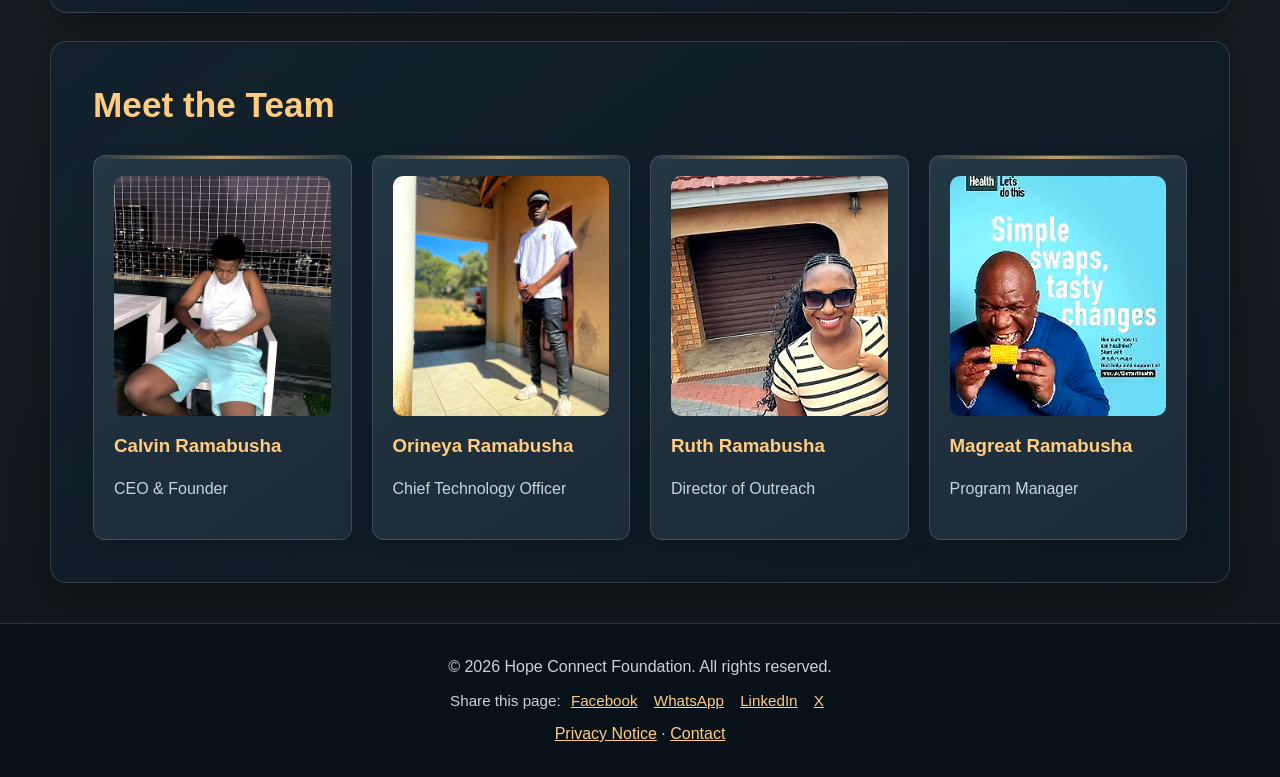
==== commit f665c691: "Add Part 3 review improvements Adds SEO, accessibility, performance and security updates, plus stati" ====
--- a/about.html
+++ b/about.html
@@ -1,5 +1,5 @@
 <!DOCTYPE html>
-<html lang="en">
+<html lang="en-ZA">
 <head>
     <meta charset="UTF-8" />
   <meta name="viewport" content="width=device-width, initial-scale=1" />
@@ -15,8 +15,19 @@
   <meta property="og:locale" content="en_ZA">
   <meta property="og:title" content="About Us | Hope Connect Foundation">
   <meta property="og:description" content="Meet Hope Connect Foundation: our mission, values and the team behind our community education, environmental and youth programmes in South Africa.">
+<<<<<<< HEAD
+  <meta property="og:image" content="https://ramabushac.github.io/st10502254wede5020/images/hope-connect-title-slide-hope-connect-foundation-project.png">
+  <meta property="og:image:alt" content="Hope Connect Foundation community outreach image">
   <meta property="og:url" content="https://ramabushac.github.io/st10502254wede5020/about.html">
-  <meta name="twitter:card" content="summary">
+  <meta name="twitter:card" content="summary_large_image">
+  <meta name="twitter:image" content="https://ramabushac.github.io/st10502254wede5020/images/hope-connect-title-slide-hope-connect-foundation-project.png">
+=======
+  <meta property="og:url" content="https://ramabushac.github.io/st10502254wede5020/about.html">
+  <meta property="og:image" content="https://ramabushac.github.io/st10502254wede5020/images/responsive/hope-connect-group-volunteers-placing-hands-together-circle-960.jpg">
+  <meta property="og:image:alt" content="Volunteers placing their hands together in a circle">
+  <meta name="twitter:image" content="https://ramabushac.github.io/st10502254wede5020/images/responsive/hope-connect-group-volunteers-placing-hands-together-circle-960.jpg">
+  <meta name="twitter:card" content="summary_large_image">
+>>>>>>> 5e1bd94e84e505461bb43abfa16922a990e5192e
 
   <!--
     This section presents the organisation's mission.
@@ -24,7 +35,7 @@
     to improve structure, readability and accessibility.
 -->
   <!-- Font Awesome for icons -->
-  <link rel="stylesheet" href="https://cdnjs.cloudflare.com/ajax/libs/font-awesome/6.5.0/css/all.min.css">
+  <link rel="stylesheet" href="https://cdnjs.cloudflare.com/ajax/libs/font-awesome/6.5.2/css/all.min.css">
   <link rel="icon" href="favicon.svg" type="image/svg+xml">
   <link rel="stylesheet" href="css/style.css">
 </head>
@@ -43,6 +54,7 @@
 
   <nav class="site-nav" aria-label="Main navigation">
   <div class="nav-inner">
+<<<<<<< HEAD
     <a href="index.html" data-page="index.html"><i class="fas fa-home"></i><span>Home</span></a>
     <a href="about.html" data-page="about.html"><i class="fas fa-users"></i><span>About</span></a>
     <a href="services.html" data-page="services.html"><i class="fas fa-cogs"></i><span>Services</span></a>
@@ -51,6 +63,16 @@
     <a href="gallery.html" data-page="gallery.html"><i class="fas fa-images"></i><span>Gallery</span></a>
     <a href="enquiry.html" data-page="enquiry.html"><i class="fas fa-question-circle"></i><span>Enquiry</span></a>
     <a href="contact.html" data-page="contact.html"><i class="fas fa-envelope"></i><span>Contact</span></a>
+=======
+    <a href="index.html" data-page="index.html"><i class="fas fa-home" aria-hidden="true"></i><span>Home</span></a>
+    <a href="about.html" data-page="about.html"><i class="fas fa-users" aria-hidden="true"></i><span>About</span></a>
+    <a href="services.html" data-page="services.html"><i class="fas fa-cogs" aria-hidden="true"></i><span>Services</span></a>
+    <a href="projects.html" data-page="projects.html"><i class="fas fa-briefcase" aria-hidden="true"></i><span>Projects</span></a>
+    <a href="get-involved.html" data-page="get-involved.html"><i class="fas fa-hands-helping" aria-hidden="true"></i><span>Get Involved</span></a>
+    <a href="gallery.html" data-page="gallery.html"><i class="fas fa-images" aria-hidden="true"></i><span>Gallery</span></a>
+    <a href="enquiry.html" data-page="enquiry.html"><i class="fas fa-question-circle" aria-hidden="true"></i><span>Enquiry</span></a>
+    <a href="contact.html" data-page="contact.html"><i class="fas fa-envelope" aria-hidden="true"></i><span>Contact</span></a>
+>>>>>>> 5e1bd94e84e505461bb43abfa16922a990e5192e
   </div>
 </nav>
 
--- a/css/style.css
+++ b/css/style.css
@@ -852,3 +852,15 @@
 .footer-utility { margin-top: 8px !important; }
 .not-found { text-align: center; padding-block: clamp(60px, 12vw, 120px); }
 .not-found-code { font-size: clamp(4rem, 12vw, 8rem); line-height: 1; font-weight: 900; color: var(--accent); margin-bottom: 12px; }
+<<<<<<< HEAD
+=======
+
+
+/* ---------- Part 3 review: page-level headings and lightbox ---------- */
+/* The site name is now a styled paragraph so each page can have its own unique h1 */
+header .site-title { margin: 0 0 5px; font-size: clamp(1.7rem, 4vw, 2.7rem); font-weight: 700; letter-spacing: .02em; color: inherit; line-height: 1.2; }
+h1.page-title { color: var(--accent); font-size: clamp(1.5rem, 3vw, 2.2rem); margin-top: 0; line-height: 1.2; }
+.hero h1.page-title { max-width: 850px; font-size: clamp(2rem, 5vw, 3.5rem); margin: 0; }
+@media print { h1.page-title { color: #111; } }
+body.lightbox-open { overflow: hidden; }
+>>>>>>> 5e1bd94e84e505461bb43abfa16922a990e5192e
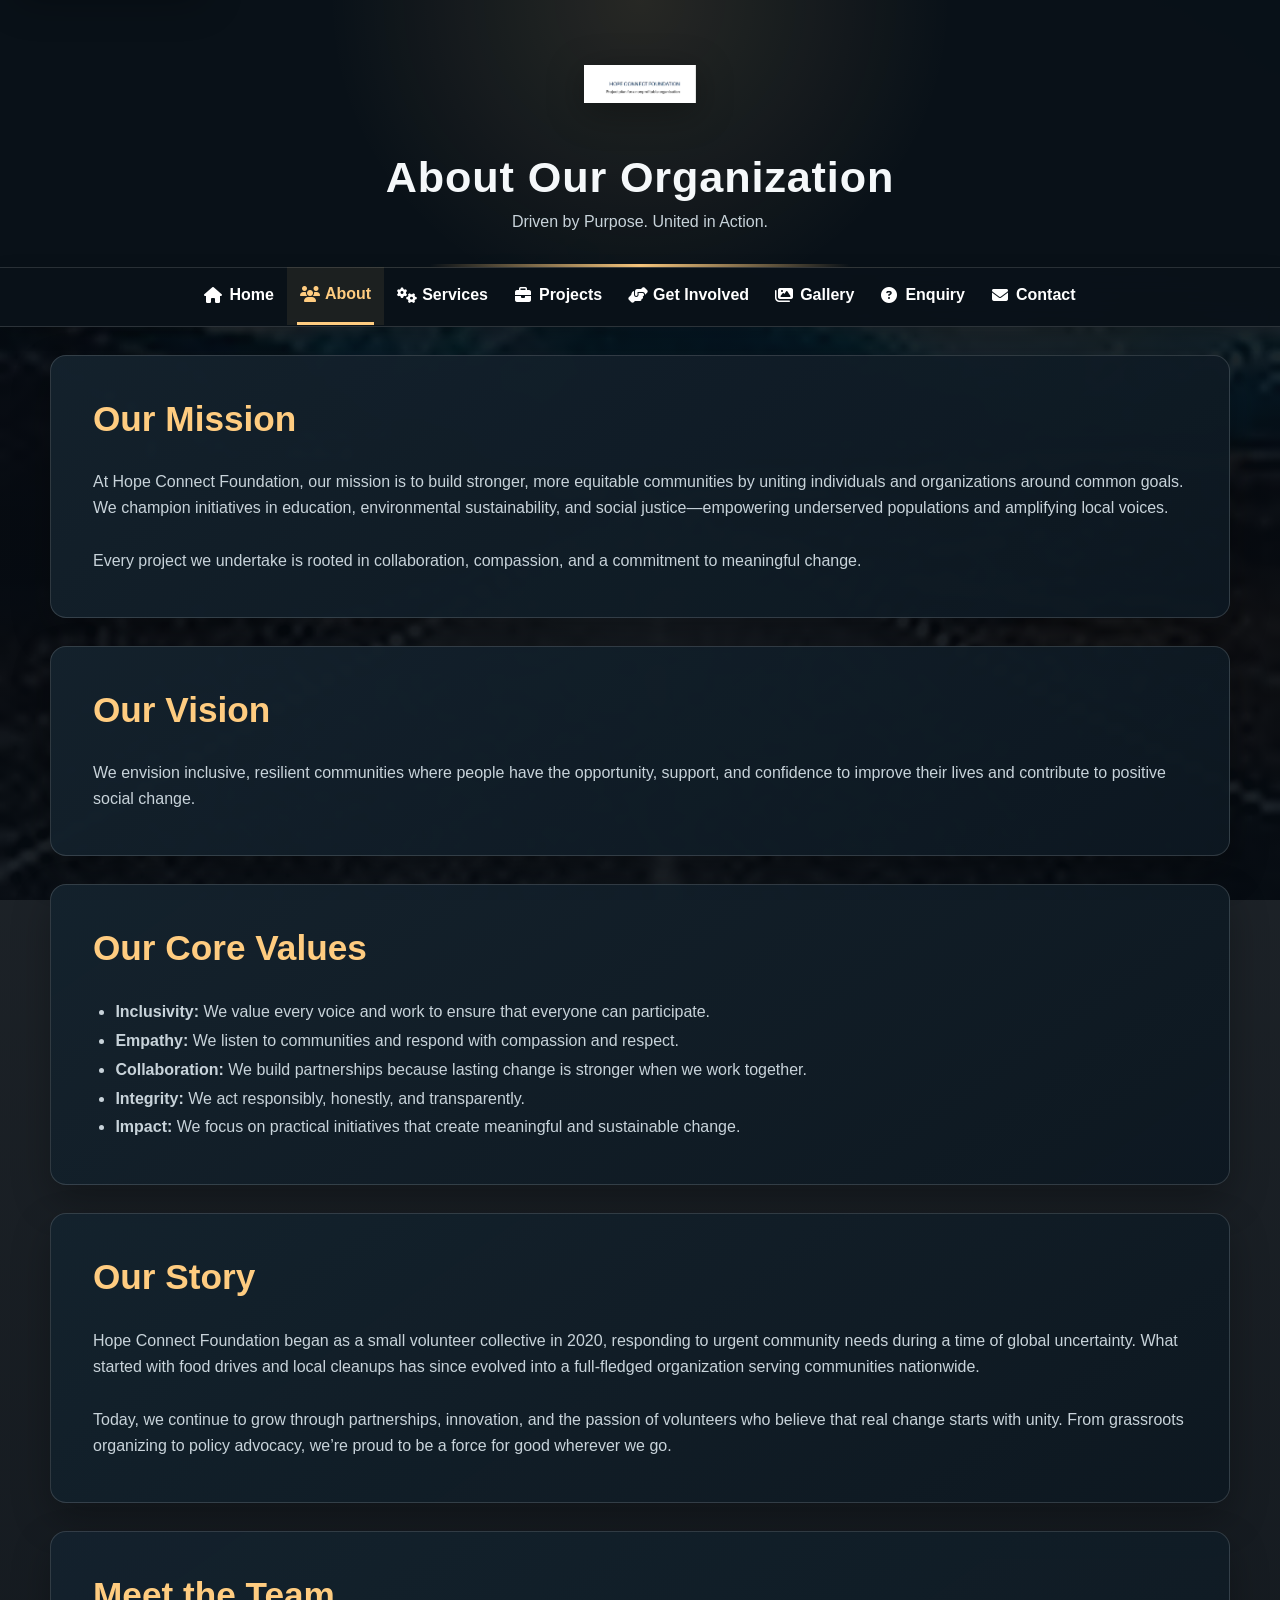
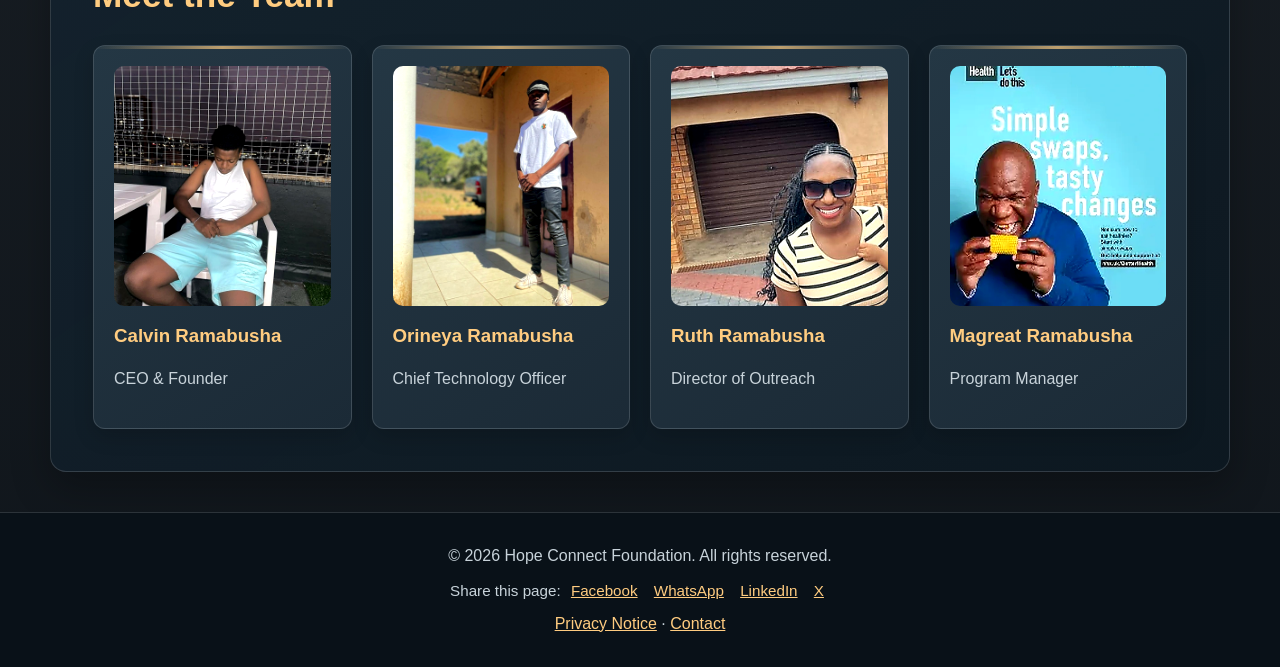
==== commit 3fa59726: "Resolve review merge and refresh site assets Consolidate the Part 3 documentation and site updates, " ====
--- a/about.html
+++ b/about.html
@@ -15,19 +15,11 @@
   <meta property="og:locale" content="en_ZA">
   <meta property="og:title" content="About Us | Hope Connect Foundation">
   <meta property="og:description" content="Meet Hope Connect Foundation: our mission, values and the team behind our community education, environmental and youth programmes in South Africa.">
-<<<<<<< HEAD
-  <meta property="og:image" content="https://ramabushac.github.io/st10502254wede5020/images/hope-connect-title-slide-hope-connect-foundation-project.png">
-  <meta property="og:image:alt" content="Hope Connect Foundation community outreach image">
-  <meta property="og:url" content="https://ramabushac.github.io/st10502254wede5020/about.html">
-  <meta name="twitter:card" content="summary_large_image">
-  <meta name="twitter:image" content="https://ramabushac.github.io/st10502254wede5020/images/hope-connect-title-slide-hope-connect-foundation-project.png">
-=======
   <meta property="og:url" content="https://ramabushac.github.io/st10502254wede5020/about.html">
   <meta property="og:image" content="https://ramabushac.github.io/st10502254wede5020/images/responsive/hope-connect-group-volunteers-placing-hands-together-circle-960.jpg">
   <meta property="og:image:alt" content="Volunteers placing their hands together in a circle">
   <meta name="twitter:image" content="https://ramabushac.github.io/st10502254wede5020/images/responsive/hope-connect-group-volunteers-placing-hands-together-circle-960.jpg">
   <meta name="twitter:card" content="summary_large_image">
->>>>>>> 5e1bd94e84e505461bb43abfa16922a990e5192e
 
   <!--
     This section presents the organisation's mission.
@@ -54,16 +46,6 @@
 
   <nav class="site-nav" aria-label="Main navigation">
   <div class="nav-inner">
-<<<<<<< HEAD
-    <a href="index.html" data-page="index.html"><i class="fas fa-home"></i><span>Home</span></a>
-    <a href="about.html" data-page="about.html"><i class="fas fa-users"></i><span>About</span></a>
-    <a href="services.html" data-page="services.html"><i class="fas fa-cogs"></i><span>Services</span></a>
-    <a href="projects.html" data-page="projects.html"><i class="fas fa-briefcase"></i><span>Projects</span></a>
-    <a href="get-involved.html" data-page="get-involved.html"><i class="fas fa-hands-helping"></i><span>Get Involved</span></a>
-    <a href="gallery.html" data-page="gallery.html"><i class="fas fa-images"></i><span>Gallery</span></a>
-    <a href="enquiry.html" data-page="enquiry.html"><i class="fas fa-question-circle"></i><span>Enquiry</span></a>
-    <a href="contact.html" data-page="contact.html"><i class="fas fa-envelope"></i><span>Contact</span></a>
-=======
     <a href="index.html" data-page="index.html"><i class="fas fa-home" aria-hidden="true"></i><span>Home</span></a>
     <a href="about.html" data-page="about.html"><i class="fas fa-users" aria-hidden="true"></i><span>About</span></a>
     <a href="services.html" data-page="services.html"><i class="fas fa-cogs" aria-hidden="true"></i><span>Services</span></a>
@@ -72,7 +54,6 @@
     <a href="gallery.html" data-page="gallery.html"><i class="fas fa-images" aria-hidden="true"></i><span>Gallery</span></a>
     <a href="enquiry.html" data-page="enquiry.html"><i class="fas fa-question-circle" aria-hidden="true"></i><span>Enquiry</span></a>
     <a href="contact.html" data-page="contact.html"><i class="fas fa-envelope" aria-hidden="true"></i><span>Contact</span></a>
->>>>>>> 5e1bd94e84e505461bb43abfa16922a990e5192e
   </div>
 </nav>
 
--- a/css/style.css
+++ b/css/style.css
@@ -852,8 +852,6 @@
 .footer-utility { margin-top: 8px !important; }
 .not-found { text-align: center; padding-block: clamp(60px, 12vw, 120px); }
 .not-found-code { font-size: clamp(4rem, 12vw, 8rem); line-height: 1; font-weight: 900; color: var(--accent); margin-bottom: 12px; }
-<<<<<<< HEAD
-=======
 
 
 /* ---------- Part 3 review: page-level headings and lightbox ---------- */
@@ -863,4 +861,3 @@
 .hero h1.page-title { max-width: 850px; font-size: clamp(2rem, 5vw, 3.5rem); margin: 0; }
 @media print { h1.page-title { color: #111; } }
 body.lightbox-open { overflow: hidden; }
->>>>>>> 5e1bd94e84e505461bb43abfa16922a990e5192e
